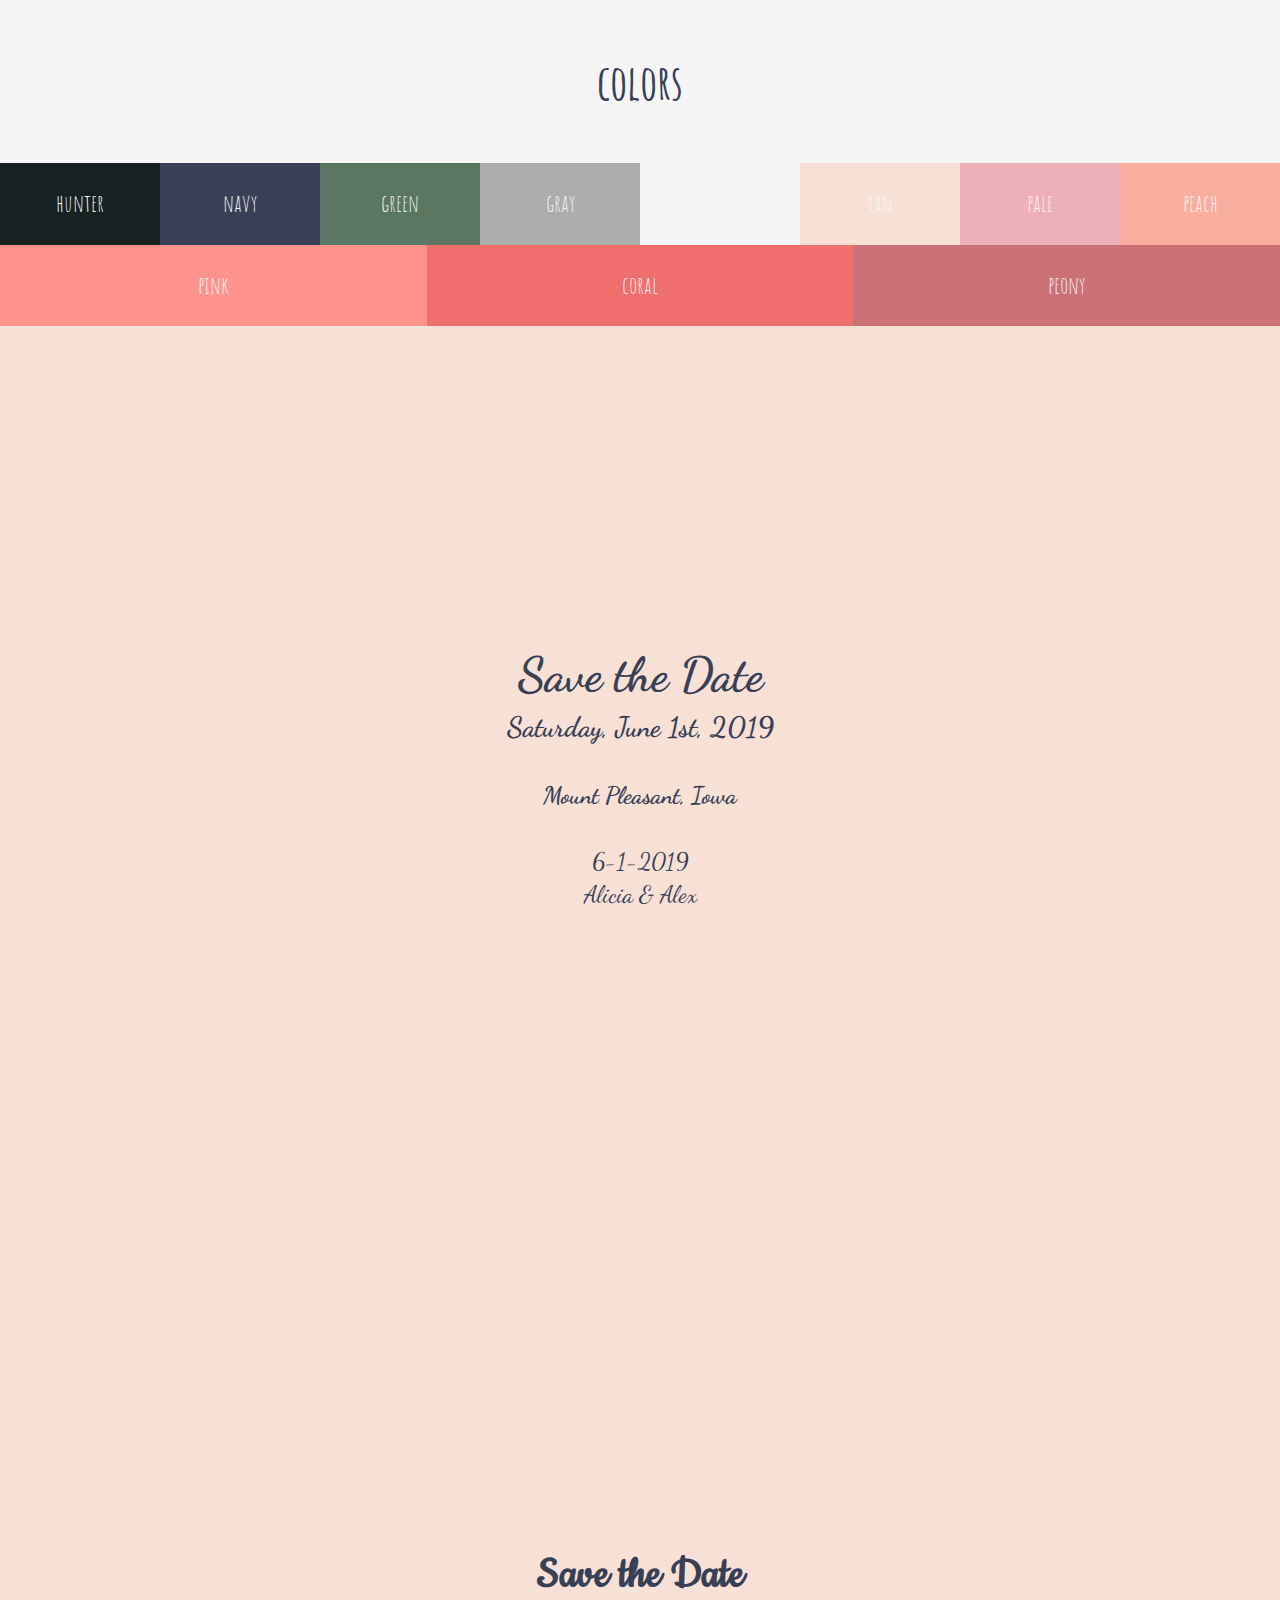
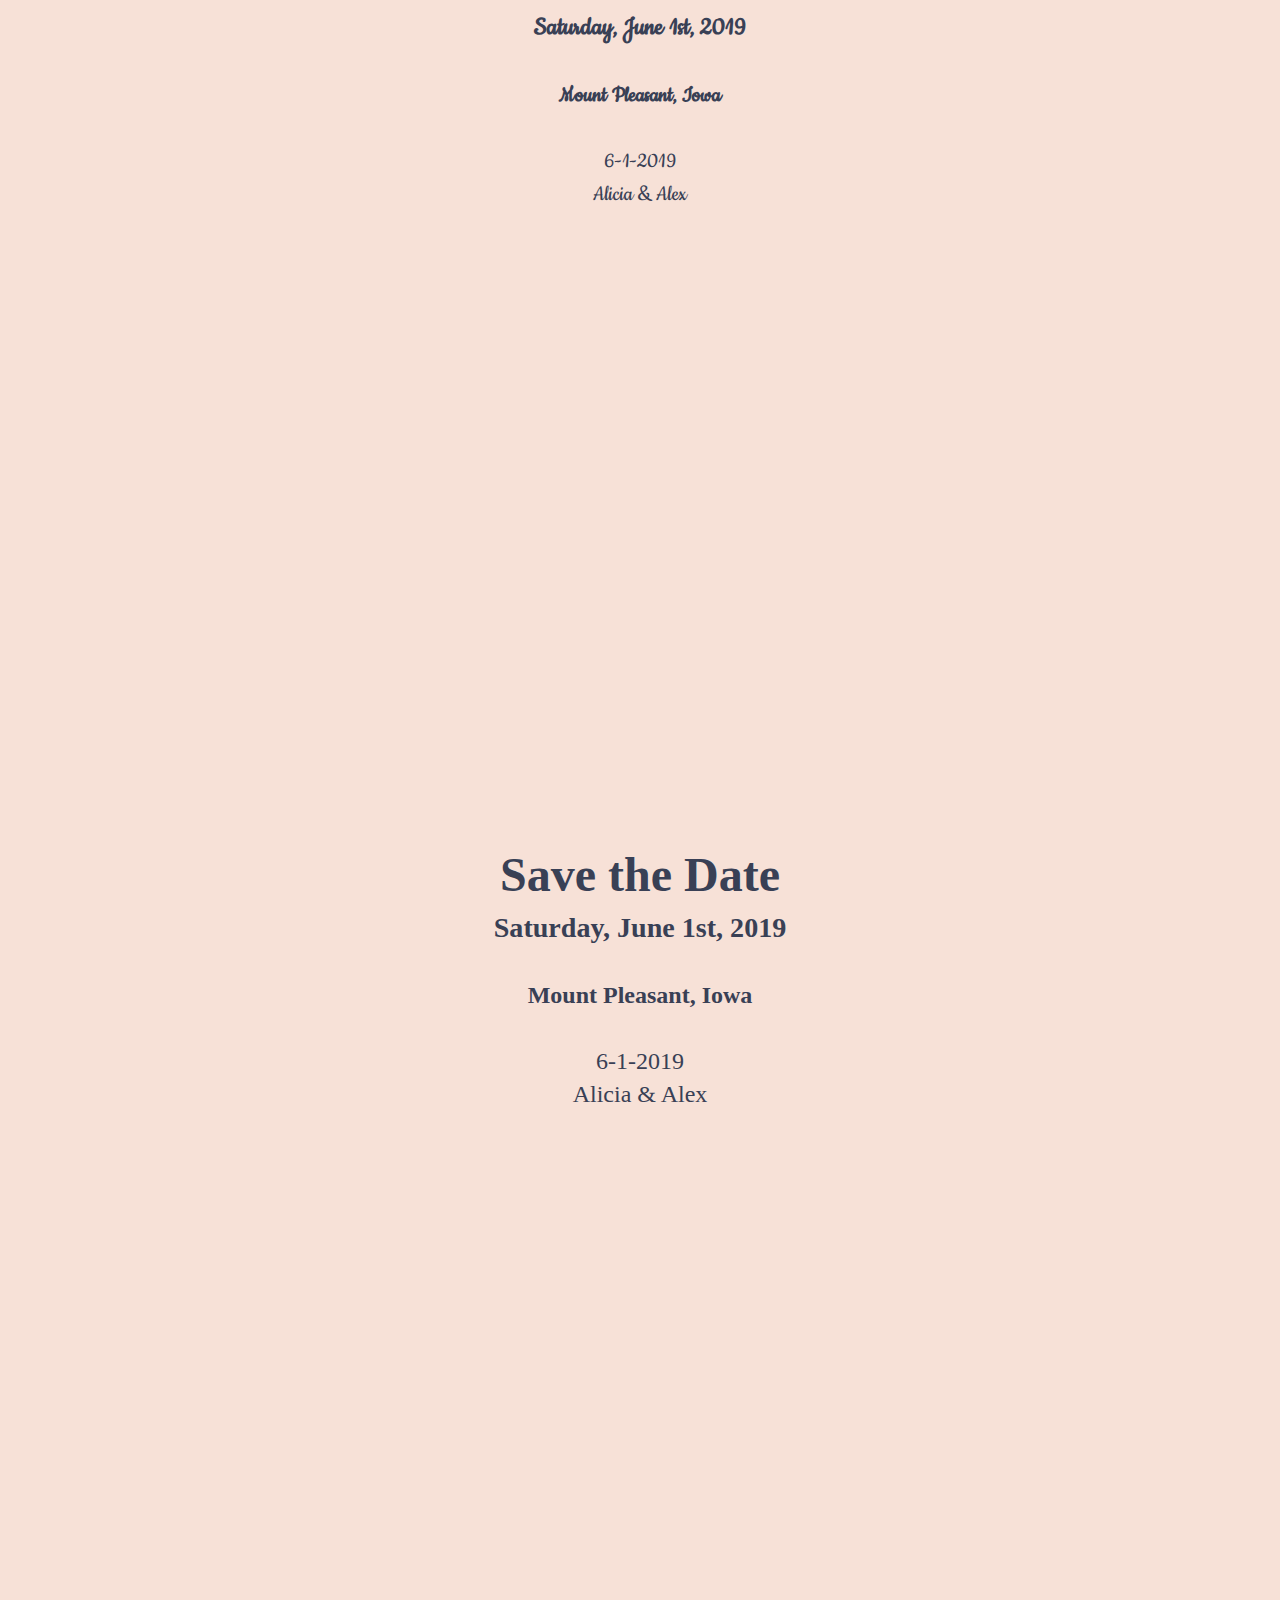
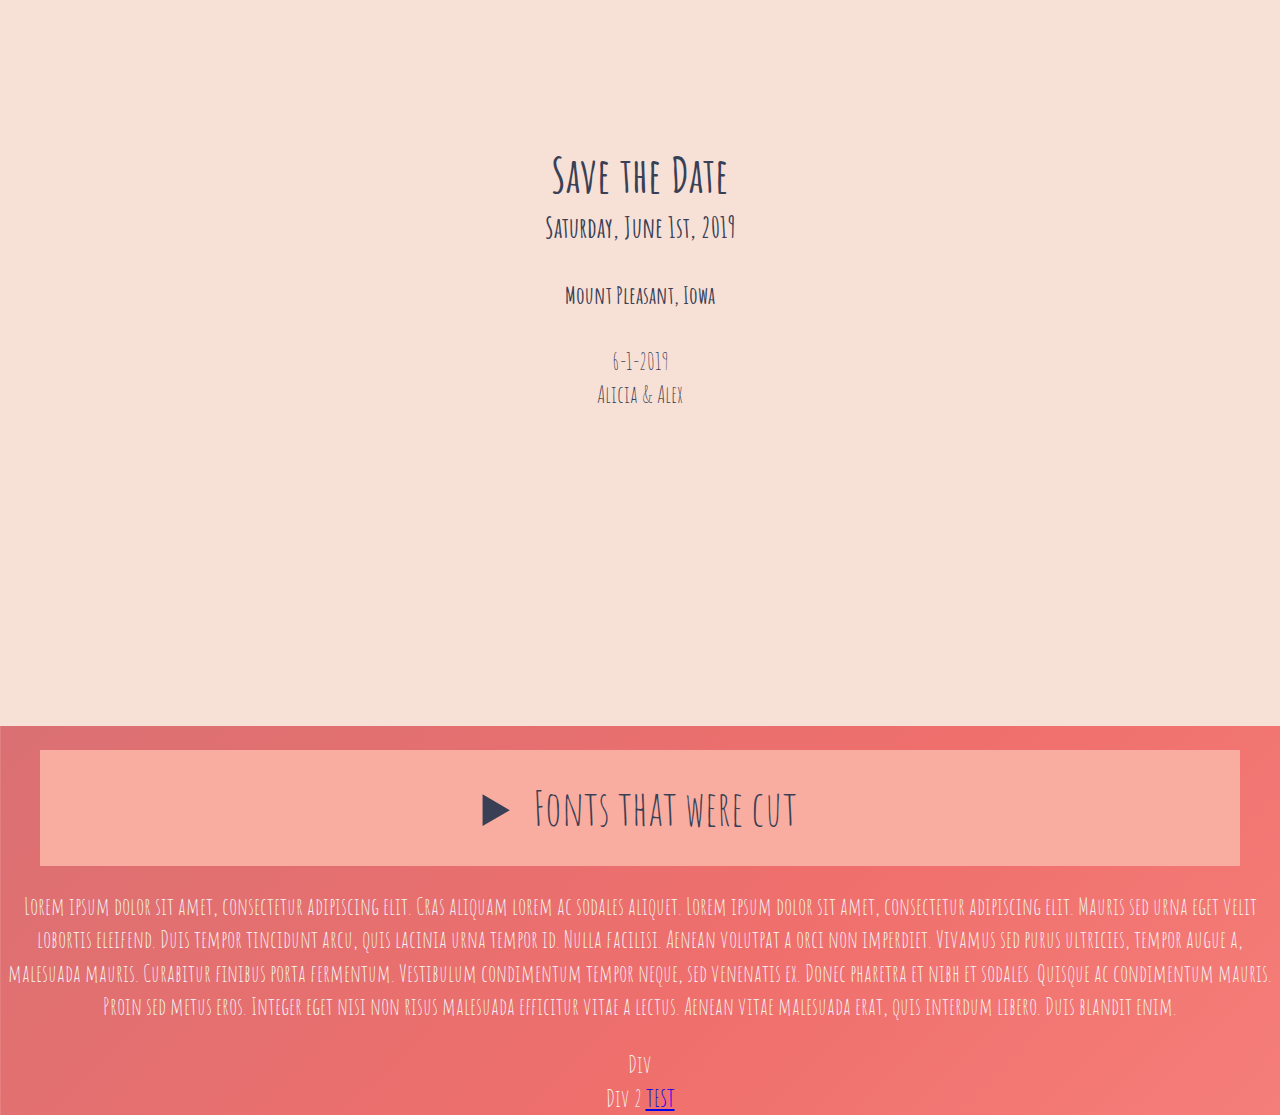
==== index.html @ 88141bc9 "updated and cleaned all code" ====
<!doctype html>
<html class="no-js" lang="">

<head>
  <meta charset="utf-8">
  <meta http-equiv="x-ua-compatible" content="ie=edge">
  <title>Save the Date</title>
  <meta name="description" content="">
  <!-- <meta name="viewport" content="width=device-width, initial-scale=1, shrink-to-fit=no"> -->
  <meta name="viewport" content="width=device-width, initial-scale=1.0, maximum-scale=1.0, user-scalable=no, viewport-fit=cover">

  <!-- <link href="https://fonts.googleapis.com/css?family=Great+Vibes" rel="stylesheet"> -->
  <link href="https://fonts.googleapis.com/css?family=Abril+Fatface|Amatic+SC|Clicker+Script|Cookie|Dancing+Script|Didact+Gothic|Engagement|Great+Vibes|Lobster+Two|Pacifico|Parisienne|Playfair+Display|Rochester|Sacramento"
    rel="stylesheet">
  <link rel="manifest" href="site.webmanifest">
  <link rel="apple-touch-icon" href="icon.png">
  <!-- Place favicon.ico in the root directory -->

  <!-- <link rel="stylesheet" href="css/normalize.css"> -->
  <link rel="stylesheet" href="css/main.css">
</head>

<body>
  <!--[if lte IE 9]>
    <p class="browserupgrade">You are using an <strong>outdated</strong> browser. Please <a href="https://browsehappy.com/">upgrade your browser</a> to improve your experience and security.</p>
  <![endif]-->

  <!-- Add your site or application content here -->

  <nav id="colors">
      <h1 class="bk-white">colors</h1>
    <div class="bk-hunter">
      <p>hunter</p>
    </div>
    <div class="bk-navy">
      <p>navy</p>
    </div>
    <div class="bk-green">
      <p>green</p>
    </div>
    <div class="bk-gray">
      <p>gray</p>
    </div>
    <div class="bk-white">
      <p>white</p>
    </div>
    <div class="bk-tan">
      <p>tan</p>
    </div>
    <div class="bk-pale">
      <p>pale</p>
    </div>
    <div class="bk-peach">
      <p>peach</p>
    </div>
    <div class="bk-pink">
      <p>pink</p>
    </div>
    <div class="bk-coral">
      <p>coral</p>
    </div>
    <div class="bk-peony">
      <p>peony</p>
    </div>
  </nav>

  <header id="ex2" class="yes">
    <h1>Save the Date</h1>
    <h3>Saturday, June 1st, 2019</h3>
    <h4>Mount Pleasant, Iowa</h4>
    <p>6-1-2019</p>
    <p>Alicia & Alex</p>
  </header>
  <header id="ex8" class="yes">
    <h1>Save the Date</h1>
    <h3>Saturday, June 1st, 2019</h3>
    <h4>Mount Pleasant, Iowa</h4>
    <p>6-1-2019</p>
    <p>Alicia & Alex</p>
  </header>
  <header id="ex6" class="yes">
    <h1>Save the Date</h1>
    <h3>Saturday, June 1st, 2019</h3>
    <h4>Mount Pleasant, Iowa</h4>
    <p>6-1-2019</p>
    <p>Alicia & Alex</p>
  </header>
  <header id="ex7" class="yes">
    <h1>Save the Date</h1>
    <h3>Saturday, June 1st, 2019</h3>
    <h4>Mount Pleasant, Iowa</h4>
    <p>6-1-2019</p>
    <p>Alicia & Alex</p>
  </header>
  <details>
    <summary>Fonts that were cut</summary>
  <header id="ex1" class="no">
    <h1>Save the Date</h1>
    <h3>Saturday, June 1st, 2019</h3>
    <h4>Mount Pleasant, Iowa</h4>
    <p>6-1-2019</p>
    <p>Alicia & Alex</p>
  </header>
  <header id="ex3" class="no">
    <h1>Save the Date</h1>
    <h3>Saturday, June 1st, 2019</h3>
    <h4>Mount Pleasant, Iowa</h4>
    <p>6-1-2019</p>
    <p>Alicia & Alex</p>
  </header>
  <header id="ex4" class="no">
    <h1>Save the Date</h1>
    <h3>Saturday, June 1st, 2019</h3>
    <h4>Mount Pleasant, Iowa</h4>
    <p>6-1-2019</p>
    <p>Alicia & Alex</p>
  </header>
  <header id="ex5" class="no">
    <h1>Save the Date</h1>
    <h3>Saturday, June 1st, 2019</h3>
    <h4>Mount Pleasant, Iowa</h4>
    <p>6-1-2019</p>
    <p>Alicia & Alex</p>
  </header>
  <header id="ex9" class="no">
    <h1>Save the Date</h1>
    <h3>Saturday, June 1st, 2019</h3>
    <h4>Mount Pleasant, Iowa</h4>
    <p>6-1-2019</p>
    <p>Alicia & Alex</p>
  </header>
  <header id="ex10" class="no">
    <h1>Save the Date</h1>
    <h3>Saturday, June 1st, 2019</h3>
    <h4>Mount Pleasant, Iowa</h4>
    <p>6-1-2019</p>
    <p>Alicia & Alex</p>
  </header>
  <header id="ex11" class="no">
    <h1>Save the Date</h1>
    <h3>Saturday, June 1st, 2019</h3>
    <h4>Mount Pleasant, Iowa</h4>
    <p>6-1-2019</p>
    <p>Alicia & Alex</p>
  </header>
  <header id="ex12" class="no">
    <h1>Save the Date</h1>
    <h3>Saturday, June 1st, 2019</h3>
    <h4>Mount Pleasant, Iowa</h4>
    <p>6-1-2019</p>
    <p>Alicia & Alex</p>
  </header>
  <header id="ex13" class="no">
    <h1>Save the Date</h1>
    <h3>Saturday, June 1st, 2019</h3>
    <h4>Mount Pleasant, Iowa</h4>
    <p>6-1-2019</p>
    <p>Alicia & Alex</p>
  </header>
  <header id="ex14" class="no">
    <h1>Save the Date</h1>
    <h3>Saturday, June 1st, 2019</h3>
    <h4>Mount Pleasant, Iowa</h4>
    <p>6-1-2019</p>
    <p>Alicia & Alex</p>
  </header>
</details>
  <main>

    <p>Lorem ipsum dolor sit amet, consectetur adipiscing elit. Cras aliquam lorem ac sodales aliquet. Lorem ipsum dolor sit amet, consectetur adipiscing elit. Mauris sed urna eget velit lobortis eleifend. Duis tempor tincidunt arcu, quis lacinia urna tempor id. Nulla facilisi. Aenean volutpat a orci non imperdiet. Vivamus sed purus ultricies, tempor augue a, malesuada mauris. Curabitur finibus porta fermentum. Vestibulum condimentum tempor neque, sed venenatis ex. Donec pharetra et nibh et sodales. Quisque ac condimentum mauris.

        Proin sed metus eros. Integer eget nisi non risus malesuada efficitur vitae a lectus. Aenean vitae malesuada erat, quis interdum libero. Duis blandit enim.</p>
    <div>Div</div>
    <div>Div 2 <a href="/home.html">TEST</a></div>
  </main>
  <script src="js/vendor/modernizr-3.6.0.min.js"></script>
  <script src="https://code.jquery.com/jquery-3.3.1.min.js" integrity="sha256-FgpCb/KJQlLNfOu91ta32o/NMZxltwRo8QtmkMRdAu8="
    crossorigin="anonymous"></script>
  <script>
    window.jQuery || document.write('<script src="js/vendor/jquery-3.3.1.min.js"><\/script>')

  </script>
  <script src="js/plugins.js"></script>
  <script src="js/main.js"></script>

  <!-- Google Analytics: change UA-XXXXX-Y to be your site's ID. -->
  <script>
    window.ga = function () {
      ga.q.push(arguments)
    };
    ga.q = [];
    ga.l = +new Date;
    ga('create', 'UA-XXXXX-Y', 'auto');
    ga('send', 'pageview')

  </script>
  <script src="https://www.google-analytics.com/analytics.js" async defer></script>
</body>

</html>
---- css/main.css ----
/*! normalize.css v8.0.0 | MIT License | github.com/necolas/normalize.css */
/* Document
   ========================================================================== */
/**
 * 1. Correct the line height in all browsers.
 * 2. Prevent adjustments of font size after orientation changes in iOS.
 */
html {
  line-height: 1.15;
  /* 1 */
  -webkit-text-size-adjust: 100%;
  /* 2 */
}

/* Sections
   ========================================================================== */
/**
 * Remove the margin in all browsers.
 */
body {
  margin: 0;
}

/**
 * Correct the font size and margin on `h1` elements within `section` and
 * `article` contexts in Chrome, Firefox, and Safari.
 */
h1 {
  font-size: 2em;
  margin: 0.67em 0;
}

/* Grouping content
   ========================================================================== */
/**
 * 1. Add the correct box sizing in Firefox.
 * 2. Show the overflow in Edge and IE.
 */
hr {
  -webkit-box-sizing: content-box;
          box-sizing: content-box;
  /* 1 */
  height: 0;
  /* 1 */
  overflow: visible;
  /* 2 */
}

/**
 * 1. Correct the inheritance and scaling of font size in all browsers.
 * 2. Correct the odd `em` font sizing in all browsers.
 */
pre {
  font-family: monospace, monospace;
  /* 1 */
  font-size: 1em;
  /* 2 */
}

/* Text-level semantics
   ========================================================================== */
/**
 * Remove the gray background on active links in IE 10.
 */
a {
  background-color: transparent;
}

/**
 * 1. Remove the bottom border in Chrome 57-
 * 2. Add the correct text decoration in Chrome, Edge, IE, Opera, and Safari.
 */
abbr[title] {
  border-bottom: none;
  /* 1 */
  text-decoration: underline;
  /* 2 */
  -webkit-text-decoration: underline dotted;
          text-decoration: underline dotted;
  /* 2 */
}

/**
 * Add the correct font weight in Chrome, Edge, and Safari.
 */
b,
strong {
  font-weight: bolder;
}

/**
 * 1. Correct the inheritance and scaling of font size in all browsers.
 * 2. Correct the odd `em` font sizing in all browsers.
 */
code,
kbd,
samp {
  font-family: monospace, monospace;
  /* 1 */
  font-size: 1em;
  /* 2 */
}

/**
 * Add the correct font size in all browsers.
 */
small {
  font-size: 80%;
}

/**
 * Prevent `sub` and `sup` elements from affecting the line height in
 * all browsers.
 */
sub,
sup {
  font-size: 75%;
  line-height: 0;
  position: relative;
  vertical-align: baseline;
}

sub {
  bottom: -0.25em;
}

sup {
  top: -0.5em;
}

/* Embedded content
   ========================================================================== */
/**
 * Remove the border on images inside links in IE 10.
 */
img {
  border-style: none;
}

/* Forms
   ========================================================================== */
/**
 * 1. Change the font styles in all browsers.
 * 2. Remove the margin in Firefox and Safari.
 */
button,
input,
optgroup,
select,
textarea {
  font-family: inherit;
  /* 1 */
  font-size: 100%;
  /* 1 */
  line-height: 1.15;
  /* 1 */
  margin: 0;
  /* 2 */
}

/**
 * Show the overflow in IE.
 * 1. Show the overflow in Edge.
 */
button,
input {
  /* 1 */
  overflow: visible;
}

/**
 * Remove the inheritance of text transform in Edge, Firefox, and IE.
 * 1. Remove the inheritance of text transform in Firefox.
 */
button,
select {
  /* 1 */
  text-transform: none;
}

/**
 * Correct the inability to style clickable types in iOS and Safari.
 */
button,
[type="button"],
[type="reset"],
[type="submit"] {
  -webkit-appearance: button;
}

/**
 * Remove the inner border and padding in Firefox.
 */
button::-moz-focus-inner,
[type="button"]::-moz-focus-inner,
[type="reset"]::-moz-focus-inner,
[type="submit"]::-moz-focus-inner {
  border-style: none;
  padding: 0;
}

/**
 * Restore the focus styles unset by the previous rule.
 */
button:-moz-focusring,
[type="button"]:-moz-focusring,
[type="reset"]:-moz-focusring,
[type="submit"]:-moz-focusring {
  outline: 1px dotted ButtonText;
}

/**
 * Correct the padding in Firefox.
 */
fieldset {
  padding: 0.35em 0.75em 0.625em;
}

/**
 * 1. Correct the text wrapping in Edge and IE.
 * 2. Correct the color inheritance from `fieldset` elements in IE.
 * 3. Remove the padding so developers are not caught out when they zero out
 *    `fieldset` elements in all browsers.
 */
legend {
  -webkit-box-sizing: border-box;
          box-sizing: border-box;
  /* 1 */
  color: inherit;
  /* 2 */
  display: table;
  /* 1 */
  max-width: 100%;
  /* 1 */
  padding: 0;
  /* 3 */
  white-space: normal;
  /* 1 */
}

/**
 * Add the correct vertical alignment in Chrome, Firefox, and Opera.
 */
progress {
  vertical-align: baseline;
}

/**
 * Remove the default vertical scrollbar in IE 10+.
 */
textarea {
  overflow: auto;
}

/**
 * 1. Add the correct box sizing in IE 10.
 * 2. Remove the padding in IE 10.
 */
[type="checkbox"],
[type="radio"] {
  -webkit-box-sizing: border-box;
          box-sizing: border-box;
  /* 1 */
  padding: 0;
  /* 2 */
}

/**
 * Correct the cursor style of increment and decrement buttons in Chrome.
 */
[type="number"]::-webkit-inner-spin-button,
[type="number"]::-webkit-outer-spin-button {
  height: auto;
}

/**
 * 1. Correct the odd appearance in Chrome and Safari.
 * 2. Correct the outline style in Safari.
 */
[type="search"] {
  -webkit-appearance: textfield;
  /* 1 */
  outline-offset: -2px;
  /* 2 */
}

/**
 * Remove the inner padding in Chrome and Safari on macOS.
 */
[type="search"]::-webkit-search-decoration {
  -webkit-appearance: none;
}

/**
 * 1. Correct the inability to style clickable types in iOS and Safari.
 * 2. Change font properties to `inherit` in Safari.
 */
::-webkit-file-upload-button {
  -webkit-appearance: button;
  /* 1 */
  font: inherit;
  /* 2 */
}

/* Interactive
   ========================================================================== */
/*
 * Add the correct display in Edge, IE 10+, and Firefox.
 */
details {
  display: block;
}

/*
 * Add the correct display in all browsers.
 */
summary {
  display: list-item;
}

/* Misc
   ========================================================================== */
/**
 * Add the correct display in IE 10+.
 */
template {
  display: none;
}

/**
 * Add the correct display in IE 10.
 */
[hidden] {
  display: none;
}

/*! HTML5 Boilerplate v6.1.0 | MIT License | https://html5boilerplate.com/ */
/*
 * What follows is the result of much research on cross-browser styling.
 * Credit left inline and big thanks to Nicolas Gallagher, Jonathan Neal,
 * Kroc Camen, and the H5BP dev community and team.
 */
/* ==========================================================================
   Base styles: opinionated defaults
   ========================================================================== */
html {
  color: #222;
  font-size: 1em;
  line-height: 1.4;
}

/*
 * Remove text-shadow in selection highlight:
 * https://twitter.com/miketaylr/status/12228805301
 *
 * Vendor-prefixed and regular ::selection selectors cannot be combined:
 * https://stackoverflow.com/a/16982510/7133471
 *
 * Customize the background color to match your design.
 */
::-moz-selection {
  background: #b3d4fc;
  text-shadow: none;
}

::selection {
  background: #b3d4fc;
  text-shadow: none;
}

/*
 * A better looking default horizontal rule
 */
hr {
  display: block;
  height: 1px;
  border: 0;
  border-top: 1px solid #ccc;
  margin: 1em 0;
  padding: 0;
}

/*
 * Remove the gap between audio, canvas, iframes,
 * images, videos and the bottom of their containers:
 * https://github.com/h5bp/html5-boilerplate/issues/440
 */
audio,
canvas,
iframe,
img,
svg,
video {
  vertical-align: middle;
}

/*
 * Remove default fieldset styles.
 */
fieldset {
  border: 0;
  margin: 0;
  padding: 0;
}

/*
 * Allow only vertical resizing of textareas.
 */
textarea {
  resize: vertical;
}

/* ==========================================================================
   Browser Upgrade Prompt
   ========================================================================== */
.browserupgrade {
  margin: 0.2em 0;
  background: #ccc;
  color: #000;
  padding: 0.2em 0;
}

/* ==========================================================================
   Author's custom styles
   ========================================================================== */
/* ==========================================================================
   Helper classes
   ========================================================================== */
/*
 * Hide visually and from screen readers
 */
.hidden {
  display: none !important;
}

/*
 * Hide only visually, but have it available for screen readers:
 * https://snook.ca/archives/html_and_css/hiding-content-for-accessibility
 *
 * 1. For long content, line feeds are not interpreted as spaces and small width
 *    causes content to wrap 1 word per line:
 *    https://medium.com/@jessebeach/beware-smushed-off-screen-accessible-text-5952a4c2cbfe
 */
.visuallyhidden {
  border: 0;
  clip: rect(0 0 0 0);
  height: 1px;
  margin: -1px;
  overflow: hidden;
  padding: 0;
  position: absolute;
  width: 1px;
  white-space: nowrap;
  /* 1 */
}

/*
 * Extends the .visuallyhidden class to allow the element
 * to be focusable when navigated to via the keyboard:
 * https://www.drupal.org/node/897638
 */
.visuallyhidden.focusable:active,
.visuallyhidden.focusable:focus {
  clip: auto;
  height: auto;
  margin: 0;
  overflow: visible;
  position: static;
  width: auto;
  white-space: inherit;
}

/*
 * Hide visually and from screen readers, but maintain layout
 */
.invisible {
  visibility: hidden;
}

/*
 * Clearfix: contain floats
 *
 * For modern browsers
 * 1. The space content is one way to avoid an Opera bug when the
 *    `contenteditable` attribute is included anywhere else in the document.
 *    Otherwise it causes space to appear at the top and bottom of elements
 *    that receive the `clearfix` class.
 * 2. The use of `table` rather than `block` is only necessary if using
 *    `:before` to contain the top-margins of child elements.
 */
.clearfix:before,
.clearfix:after {
  content: " ";
  /* 1 */
  display: table;
  /* 2 */
}

.clearfix:after {
  clear: both;
}

/* ==========================================================================
   EXAMPLE Media Queries for Responsive Design.
   These examples override the primary ('mobile first') styles.
   Modify as content requires.
   ========================================================================== */
@media only screen and (min-width: 35em) {
  /* Style adjustments for viewports that meet the condition */
}

@media print, (-webkit-min-device-pixel-ratio: 1.25), (min-resolution: 1.25dppx), (min-resolution: 120dpi) {
  /* Style adjustments for high resolution devices */
}

/* ==========================================================================
   Print styles.
   Inlined to avoid the additional HTTP request:
   https://www.phpied.com/delay-loading-your-print-css/
   ========================================================================== */
@media print {
  *,
  *:before,
  *:after {
    background: transparent !important;
    color: #000 !important;
    /* Black prints faster */
    -webkit-box-shadow: none !important;
    box-shadow: none !important;
    text-shadow: none !important;
  }
  a,
  a:visited {
    text-decoration: underline;
  }
  a[href]:after {
    content: " (" attr(href) ")";
  }
  abbr[title]:after {
    content: " (" attr(title) ")";
  }
  /*
     * Don't show links that are fragment identifiers,
     * or use the `javascript:` pseudo protocol
     */
  a[href^="#"]:after,
  a[href^="javascript:"]:after {
    content: "";
  }
  pre {
    white-space: pre-wrap !important;
  }
  pre,
  blockquote {
    border: 1px solid #999;
    page-break-inside: avoid;
  }
  /*
     * Printing Tables:
     * http://css-discuss.incutio.com/wiki/Printing_Tables
     */
  thead {
    display: table-header-group;
  }
  tr,
  img {
    page-break-inside: avoid;
  }
  p,
  h2,
  h3 {
    orphans: 3;
    widows: 3;
  }
  h2,
  h3 {
    page-break-after: avoid;
  }
}

html {
  padding: env(safe-area-inset);
}

body {
  -webkit-scroll-snap-type: y proximity;
      -ms-scroll-snap-type: y proximity;
          scroll-snap-type: y proximity;
}

.header {
  scroll-snap-align: start;
  max-height: 100vh;
  overflow-y: scroll;
  display: -ms-grid;
  display: grid;
  -ms-grid-rows: 1;
  -ms-grid-columns: 1;
      grid-template: 1 /1;
}

.header #background-img {
  -ms-grid-row: 1;
  -ms-grid-column: 1;
  grid-area: 1 / 1;
  background: none;
}

.header #background-img img {
  width: 100%;
  height: 100vh;
  -o-object-fit: cover;
     object-fit: cover;
}

.header #header {
  -ms-grid-row: 1;
  -ms-grid-column: 1;
  grid-area: 1 / 1;
  background: none;
  display: -webkit-box;
  display: -ms-flexbox;
  display: flex;
  -webkit-box-orient: vertical;
  -webkit-box-direction: normal;
      -ms-flex-direction: column;
          flex-direction: column;
  -webkit-box-pack: center;
      -ms-flex-pack: center;
          justify-content: center;
}

.header #header h1 {
  margin: 0;
  font-size: 16vw;
}

.header #header h3 {
  margin: 0;
  font-size: 10vw;
}

body {
  font-family: 'Amatic SC', cursive;
  font-size: 150%;
  text-align: center;
  height: 90vh;
  color: #F5F5F5;
  background: linear-gradient(-45deg, #F7E1D7, #EDAFB8, #F9ADA0, #FE938C, #EF6F6C, #CC7178);
  background-size: 400% 400%;
  -webkit-animation: Gradient 15s ease infinite;
          animation: Gradient 15s ease infinite;
}

@-webkit-keyframes Gradient {
  0% {
    background-position: 0% 50%;
  }
  50% {
    background-position: 100% 50%;
  }
  100% {
    background-position: 0% 50%;
  }
}

@keyframes Gradient {
  0% {
    background-position: 0% 50%;
  }
  50% {
    background-position: 100% 50%;
  }
  100% {
    background-position: 0% 50%;
  }
}

#colors {
  display: -webkit-box;
  display: -ms-flexbox;
  display: flex;
  -ms-flex-wrap: wrap;
      flex-wrap: wrap;
  -ms-flex-line-pack: justify;
      align-content: space-between;
}

#colors h1 {
  -webkit-box-flex: 1;
      -ms-flex: 1 0 100%;
          flex: 1 0 100%;
  margin: 0;
  padding: 1em 0;
  color: #394055;
}

#colors div {
  -webkit-box-flex: 1;
      -ms-flex: 1 1 100px;
          flex: 1 1 100px;
  padding: 0 1em;
}

.bk-navy {
  background: #394055;
  color: white;
}

.bk-green {
  background: #5B7761;
}

.bk-gray {
  background: #ACAEAB;
}

.bk-white {
  background: #F5F5F5;
}

.bk-hunter {
  background: #172121;
  color: white;
}

.bk-tan {
  background: #F7E1D7;
}

.bk-peach {
  background: #F9ADA0;
}

.bk-coral {
  background: #EF6F6C;
}

.bk-peony {
  background: #CC7178;
}

.bk-pale {
  background: #EDAFB8;
}

.bk-pink {
  background: #FE938C;
}

#ex1 {
  font-family: 'Great Vibes', cursive;
}

#ex2 {
  font-family: 'Dancing Script', cursive;
}

#ex3 {
  font-family: 'Pacifico', cursive;
}

#ex4 {
  font-family: 'Sacramento', cursive;
}

#ex5 {
  font-family: 'Parisienne', cursive;
}

#ex6 {
  font-family: 'Rochester', cursive;
}

#ex7 {
  font-family: 'Amatic SC', cursive;
}

#ex8 {
  font-family: 'Cookie', cursive;
}

#ex9 {
  font-family: 'Clicker Script', cursive;
}

#ex10 {
  font-family: 'Engagement', cursive;
}

#ex11 {
  font-family: 'Playfair Display', serif;
}

#ex12 {
  font-family: 'Abril Fatface', cursive;
}

#ex13 {
  font-family: 'Didact Gothic', sans-serif;
}

#ex14 {
  font-family: 'Lobster Two', cursive;
}

summary {
  font-size: 2em;
}

details {
  background: #F9ADA0;
  padding: 1em;
  margin: 1em auto;
  max-width: 90%;
  color: #394055;
}

.yes {
  color: #394055;
  background: #F7E1D7;
  height: 100vh;
  display: -webkit-box;
  display: -ms-flexbox;
  display: flex;
  -webkit-box-orient: vertical;
  -webkit-box-direction: normal;
      -ms-flex-direction: column;
          flex-direction: column;
  -webkit-box-pack: center;
      -ms-flex-pack: center;
          justify-content: center;
}

.yes h1, .yes h2, .yes h3, .yes p {
  margin: 0;
}

.no {
  text-decoration: line-through;
  color: #F7E1D7;
}

#STD,
#STD2,
#STD3 {
  scroll-snap-align: start;
  height: 100vh;
  display: -webkit-box;
  display: -ms-flexbox;
  display: flex;
  -webkit-box-orient: vertical;
  -webkit-box-direction: normal;
      -ms-flex-direction: column;
          flex-direction: column;
  -webkit-box-pack: center;
      -ms-flex-pack: center;
          justify-content: center;
}

#STD2 {
  background: #394055;
}
/*# sourceMappingURL=main.css.map */
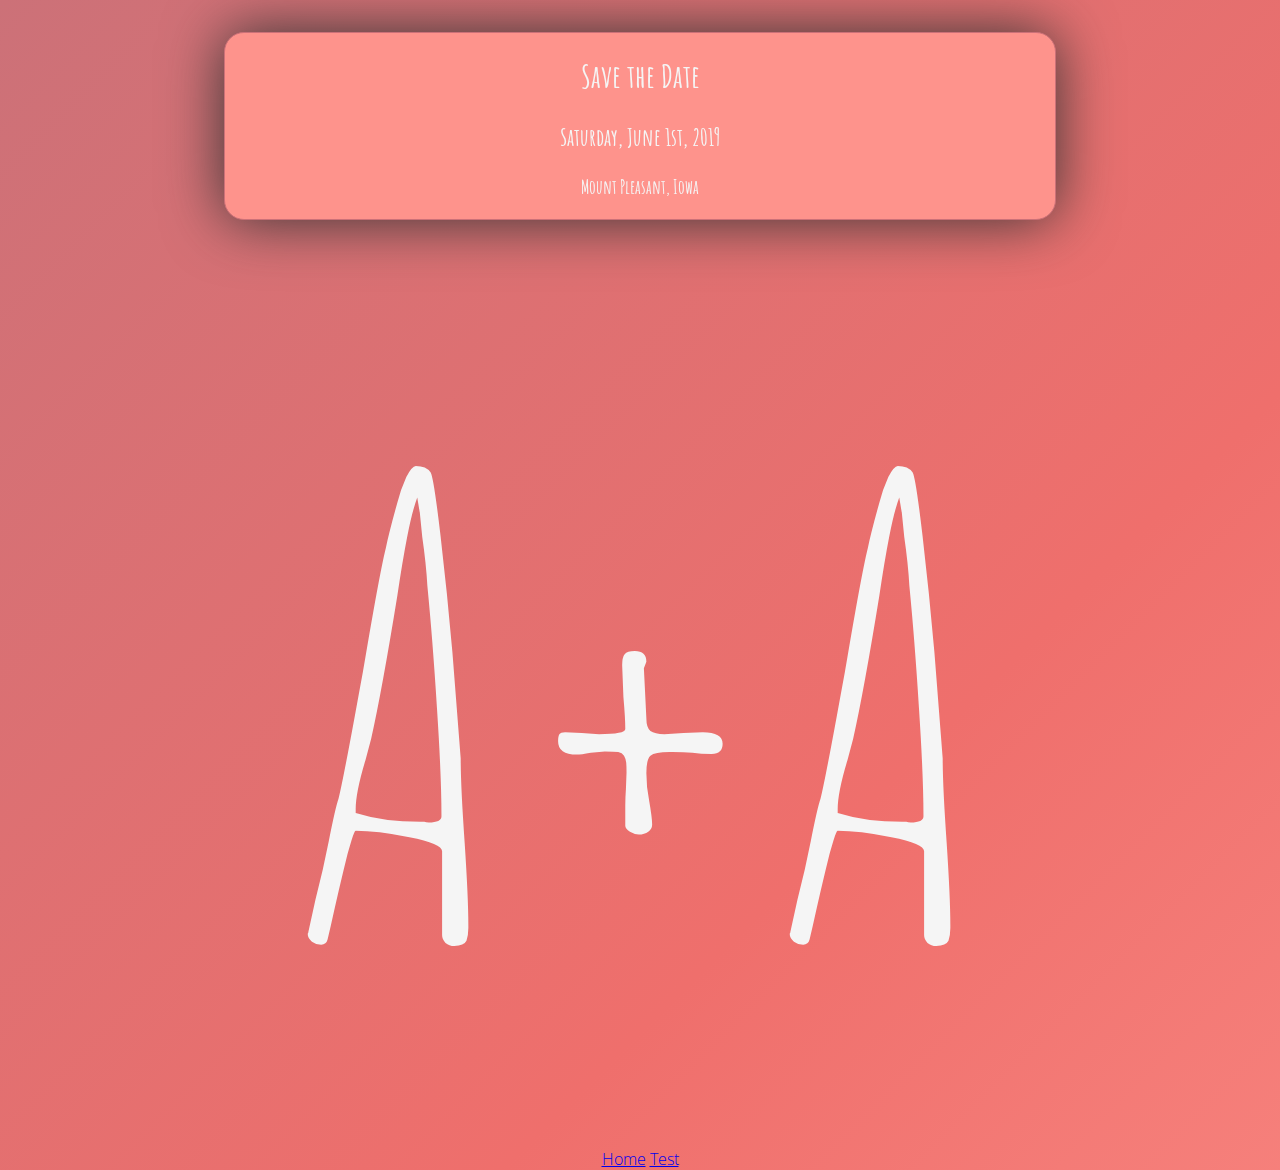
==== commit 9ce87d35: "updated and moved testing" ====
--- a/index.html
+++ b/index.html
@@ -6,173 +6,44 @@
   <meta http-equiv="x-ua-compatible" content="ie=edge">
   <title>Save the Date</title>
   <meta name="description" content="">
-  <!-- <meta name="viewport" content="width=device-width, initial-scale=1, shrink-to-fit=no"> -->
   <meta name="viewport" content="width=device-width, initial-scale=1.0, maximum-scale=1.0, user-scalable=no, viewport-fit=cover">
-
-  <!-- <link href="https://fonts.googleapis.com/css?family=Great+Vibes" rel="stylesheet"> -->
+  <link href="https://fonts.googleapis.com/css?family=Open+Sans:300,400,600,700,800" rel="stylesheet">
   <link href="https://fonts.googleapis.com/css?family=Abril+Fatface|Amatic+SC|Clicker+Script|Cookie|Dancing+Script|Didact+Gothic|Engagement|Great+Vibes|Lobster+Two|Pacifico|Parisienne|Playfair+Display|Rochester|Sacramento"
     rel="stylesheet">
   <link rel="manifest" href="site.webmanifest">
   <link rel="apple-touch-icon" href="icon.png">
   <!-- Place favicon.ico in the root directory -->
-
-  <!-- <link rel="stylesheet" href="css/normalize.css"> -->
   <link rel="stylesheet" href="css/main.css">
 </head>
 
 <body>
-  <!--[if lte IE 9]>
-    <p class="browserupgrade">You are using an <strong>outdated</strong> browser. Please <a href="https://browsehappy.com/">upgrade your browser</a> to improve your experience and security.</p>
-  <![endif]-->
-
-  <!-- Add your site or application content here -->
-
-  <nav id="colors">
-      <h1 class="bk-white">colors</h1>
-    <div class="bk-hunter">
-      <p>hunter</p>
-    </div>
-    <div class="bk-navy">
-      <p>navy</p>
-    </div>
-    <div class="bk-green">
-      <p>green</p>
-    </div>
-    <div class="bk-gray">
-      <p>gray</p>
-    </div>
-    <div class="bk-white">
-      <p>white</p>
-    </div>
-    <div class="bk-tan">
-      <p>tan</p>
-    </div>
-    <div class="bk-pale">
-      <p>pale</p>
-    </div>
-    <div class="bk-peach">
-      <p>peach</p>
-    </div>
-    <div class="bk-pink">
-      <p>pink</p>
-    </div>
-    <div class="bk-coral">
-      <p>coral</p>
-    </div>
-    <div class="bk-peony">
-      <p>peony</p>
-    </div>
+  <nav>
   </nav>
 
-  <header id="ex2" class="yes">
-    <h1>Save the Date</h1>
-    <h3>Saturday, June 1st, 2019</h3>
-    <h4>Mount Pleasant, Iowa</h4>
-    <p>6-1-2019</p>
-    <p>Alicia & Alex</p>
+  <header>
   </header>
-  <header id="ex8" class="yes">
-    <h1>Save the Date</h1>
-    <h3>Saturday, June 1st, 2019</h3>
-    <h4>Mount Pleasant, Iowa</h4>
-    <p>6-1-2019</p>
-    <p>Alicia & Alex</p>
-  </header>
-  <header id="ex6" class="yes">
-    <h1>Save the Date</h1>
-    <h3>Saturday, June 1st, 2019</h3>
-    <h4>Mount Pleasant, Iowa</h4>
-    <p>6-1-2019</p>
-    <p>Alicia & Alex</p>
-  </header>
-  <header id="ex7" class="yes">
-    <h1>Save the Date</h1>
-    <h3>Saturday, June 1st, 2019</h3>
-    <h4>Mount Pleasant, Iowa</h4>
-    <p>6-1-2019</p>
-    <p>Alicia & Alex</p>
-  </header>
-  <details>
-    <summary>Fonts that were cut</summary>
-  <header id="ex1" class="no">
-    <h1>Save the Date</h1>
-    <h3>Saturday, June 1st, 2019</h3>
-    <h4>Mount Pleasant, Iowa</h4>
-    <p>6-1-2019</p>
-    <p>Alicia & Alex</p>
-  </header>
-  <header id="ex3" class="no">
-    <h1>Save the Date</h1>
-    <h3>Saturday, June 1st, 2019</h3>
-    <h4>Mount Pleasant, Iowa</h4>
-    <p>6-1-2019</p>
-    <p>Alicia & Alex</p>
-  </header>
-  <header id="ex4" class="no">
-    <h1>Save the Date</h1>
-    <h3>Saturday, June 1st, 2019</h3>
-    <h4>Mount Pleasant, Iowa</h4>
-    <p>6-1-2019</p>
-    <p>Alicia & Alex</p>
-  </header>
-  <header id="ex5" class="no">
-    <h1>Save the Date</h1>
-    <h3>Saturday, June 1st, 2019</h3>
-    <h4>Mount Pleasant, Iowa</h4>
-    <p>6-1-2019</p>
-    <p>Alicia & Alex</p>
-  </header>
-  <header id="ex9" class="no">
-    <h1>Save the Date</h1>
-    <h3>Saturday, June 1st, 2019</h3>
-    <h4>Mount Pleasant, Iowa</h4>
-    <p>6-1-2019</p>
-    <p>Alicia & Alex</p>
-  </header>
-  <header id="ex10" class="no">
-    <h1>Save the Date</h1>
-    <h3>Saturday, June 1st, 2019</h3>
-    <h4>Mount Pleasant, Iowa</h4>
-    <p>6-1-2019</p>
-    <p>Alicia & Alex</p>
-  </header>
-  <header id="ex11" class="no">
-    <h1>Save the Date</h1>
-    <h3>Saturday, June 1st, 2019</h3>
-    <h4>Mount Pleasant, Iowa</h4>
-    <p>6-1-2019</p>
-    <p>Alicia & Alex</p>
-  </header>
-  <header id="ex12" class="no">
-    <h1>Save the Date</h1>
-    <h3>Saturday, June 1st, 2019</h3>
-    <h4>Mount Pleasant, Iowa</h4>
-    <p>6-1-2019</p>
-    <p>Alicia & Alex</p>
-  </header>
-  <header id="ex13" class="no">
-    <h1>Save the Date</h1>
-    <h3>Saturday, June 1st, 2019</h3>
-    <h4>Mount Pleasant, Iowa</h4>
-    <p>6-1-2019</p>
-    <p>Alicia & Alex</p>
-  </header>
-  <header id="ex14" class="no">
-    <h1>Save the Date</h1>
-    <h3>Saturday, June 1st, 2019</h3>
-    <h4>Mount Pleasant, Iowa</h4>
-    <p>6-1-2019</p>
-    <p>Alicia & Alex</p>
-  </header>
-</details>
+
   <main>
+    <!-- <div class="dump">123</div> -->
+    <div class="main">
+      <h1>Save the Date</h1>
+      <h2>Saturday, June 1st, 2019</h2>
+      <h3>Mount Pleasant, Iowa</h3>
+    </div>
+    <div id="AA">A+A</div>
+      
+     
+    </div>
+<!-- <div>567</div> -->
+  </main>
 
-    <p>Lorem ipsum dolor sit amet, consectetur adipiscing elit. Cras aliquam lorem ac sodales aliquet. Lorem ipsum dolor sit amet, consectetur adipiscing elit. Mauris sed urna eget velit lobortis eleifend. Duis tempor tincidunt arcu, quis lacinia urna tempor id. Nulla facilisi. Aenean volutpat a orci non imperdiet. Vivamus sed purus ultricies, tempor augue a, malesuada mauris. Curabitur finibus porta fermentum. Vestibulum condimentum tempor neque, sed venenatis ex. Donec pharetra et nibh et sodales. Quisque ac condimentum mauris.
+  <footer>
 
-        Proin sed metus eros. Integer eget nisi non risus malesuada efficitur vitae a lectus. Aenean vitae malesuada erat, quis interdum libero. Duis blandit enim.</p>
-    <div>Div</div>
-    <div>Div 2 <a href="/home.html">TEST</a></div>
-  </main>
+    <a href="/home.html">Home</a>
+    <a href="/test.html">Test</a>
+  </footer>
+
+
   <script src="js/vendor/modernizr-3.6.0.min.js"></script>
   <script src="https://code.jquery.com/jquery-3.3.1.min.js" integrity="sha256-FgpCb/KJQlLNfOu91ta32o/NMZxltwRo8QtmkMRdAu8="
     crossorigin="anonymous"></script>
--- a/css/main.css
+++ b/css/main.css
@@ -640,9 +640,38 @@
   font-size: 10vw;
 }
 
+main {
+  display: -ms-grid;
+  display: grid;
+  -ms-grid-columns: minmax(0, auto) minmax(auto, 800px) auto;
+      grid-template-columns: minmax(0, auto) minmax(auto, 800px) auto;
+  -ms-grid-rows: auto 1fr auto;
+      grid-template-rows: auto 1fr auto;
+}
+
+main > .main {
+  -ms-grid-column: 2;
+  grid-column: 2;
+  background: #FE938C;
+  margin: 2em -1em;
+  border: 1px #CC7178 solid;
+  border-radius: 20px;
+  -webkit-filter: drop-shadow(0 0 30px #333);
+          filter: drop-shadow(0 0 30px #333);
+}
+
+#AA {
+  font-family: 'Amatic SC', cursive;
+  font-size: 50vw;
+  -ms-grid-column: 2;
+  grid-column: 2;
+  -ms-grid-row: 3;
+  grid-row: 3;
+}
+
 body {
-  font-family: 'Amatic SC', cursive;
-  font-size: 150%;
+  font-family: 'Open Sans', sans-serif;
+  font-weight: 100;
   text-align: center;
   height: 90vh;
   color: #F5F5F5;
@@ -650,6 +679,18 @@
   background-size: 400% 400%;
   -webkit-animation: Gradient 15s ease infinite;
           animation: Gradient 15s ease infinite;
+}
+
+h1, h2, h3, h4, h5, h6 {
+  font-family: 'Amatic SC', cursive;
+}
+
+h1 {
+  font-weight: bold;
+}
+
+header {
+  font-size: 200%;
 }
 
 @-webkit-keyframes Gradient {
@@ -778,6 +819,7 @@
 
 #ex8 {
   font-family: 'Cookie', cursive;
+  color: blue;
 }
 
 #ex9 {
@@ -857,8 +899,4 @@
       -ms-flex-pack: center;
           justify-content: center;
 }
-
-#STD2 {
-  background: #394055;
-}
 /*# sourceMappingURL=main.css.map */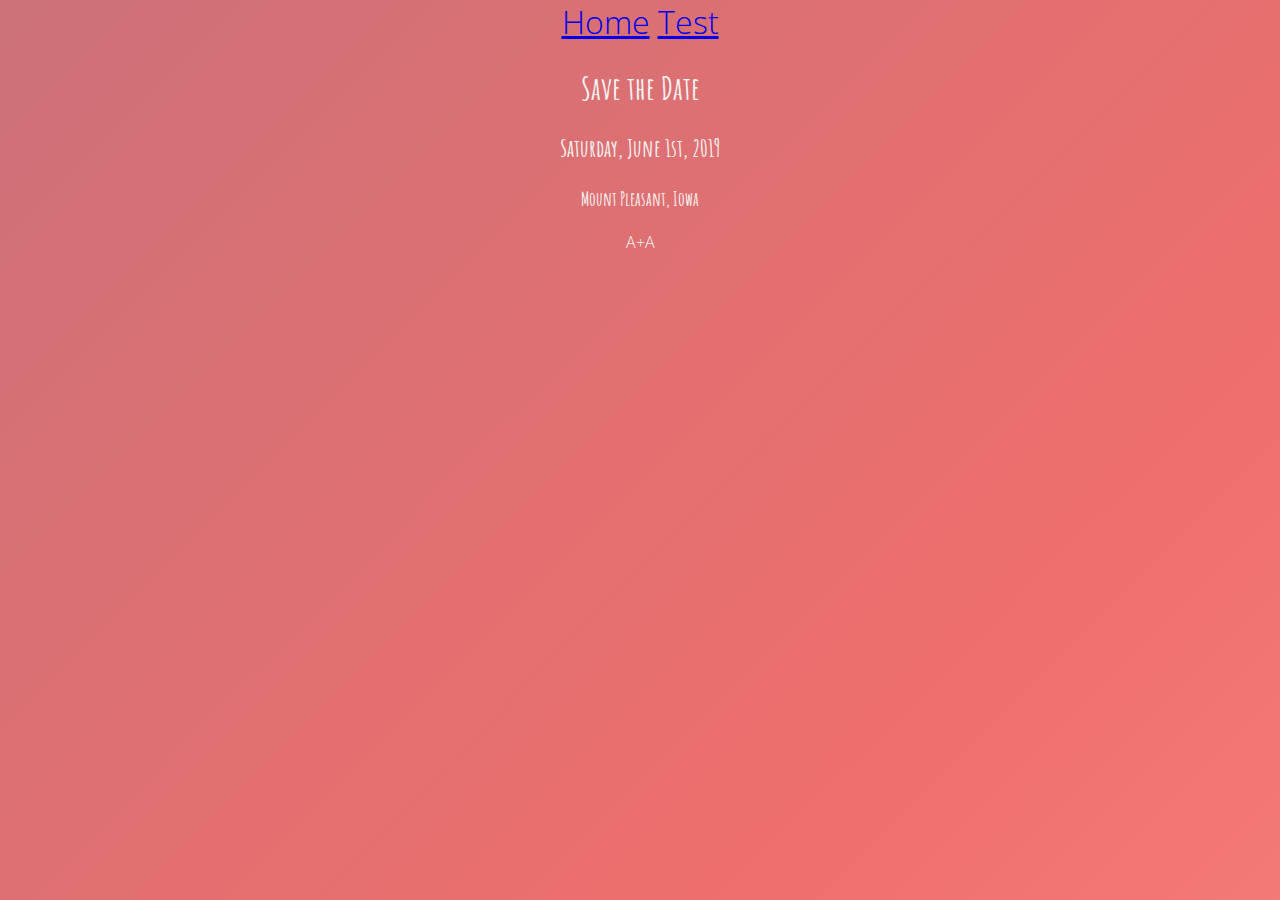
==== commit 98bdc474: "cleaned out testing and fixed links" ====
--- a/index.html
+++ b/index.html
@@ -21,6 +21,8 @@
   </nav>
 
   <header>
+      <a href="/home.html">Home</a>
+      <a href="/testing.html">Test</a>
   </header>
 
   <main>
@@ -39,8 +41,7 @@
 
   <footer>
 
-    <a href="/home.html">Home</a>
-    <a href="/test.html">Test</a>
+
   </footer>
 
 
--- a/css/main.css
+++ b/css/main.css
@@ -582,21 +582,13 @@
   padding: env(safe-area-inset);
 }
 
-body {
-  -webkit-scroll-snap-type: y proximity;
-      -ms-scroll-snap-type: y proximity;
-          scroll-snap-type: y proximity;
-}
-
 .header {
-  scroll-snap-align: start;
   max-height: 100vh;
-  overflow-y: scroll;
   display: -ms-grid;
   display: grid;
   -ms-grid-rows: 1;
   -ms-grid-columns: 1;
-      grid-template: 1 /1;
+      grid-template: 1 / 1;
 }
 
 .header #background-img {
@@ -640,35 +632,6 @@
   font-size: 10vw;
 }
 
-main {
-  display: -ms-grid;
-  display: grid;
-  -ms-grid-columns: minmax(0, auto) minmax(auto, 800px) auto;
-      grid-template-columns: minmax(0, auto) minmax(auto, 800px) auto;
-  -ms-grid-rows: auto 1fr auto;
-      grid-template-rows: auto 1fr auto;
-}
-
-main > .main {
-  -ms-grid-column: 2;
-  grid-column: 2;
-  background: #FE938C;
-  margin: 2em -1em;
-  border: 1px #CC7178 solid;
-  border-radius: 20px;
-  -webkit-filter: drop-shadow(0 0 30px #333);
-          filter: drop-shadow(0 0 30px #333);
-}
-
-#AA {
-  font-family: 'Amatic SC', cursive;
-  font-size: 50vw;
-  -ms-grid-column: 2;
-  grid-column: 2;
-  -ms-grid-row: 3;
-  grid-row: 3;
-}
-
 body {
   font-family: 'Open Sans', sans-serif;
   font-weight: 100;
@@ -681,7 +644,12 @@
           animation: Gradient 15s ease infinite;
 }
 
-h1, h2, h3, h4, h5, h6 {
+h1,
+h2,
+h3,
+h4,
+h5,
+h6 {
   font-family: 'Amatic SC', cursive;
 }
 
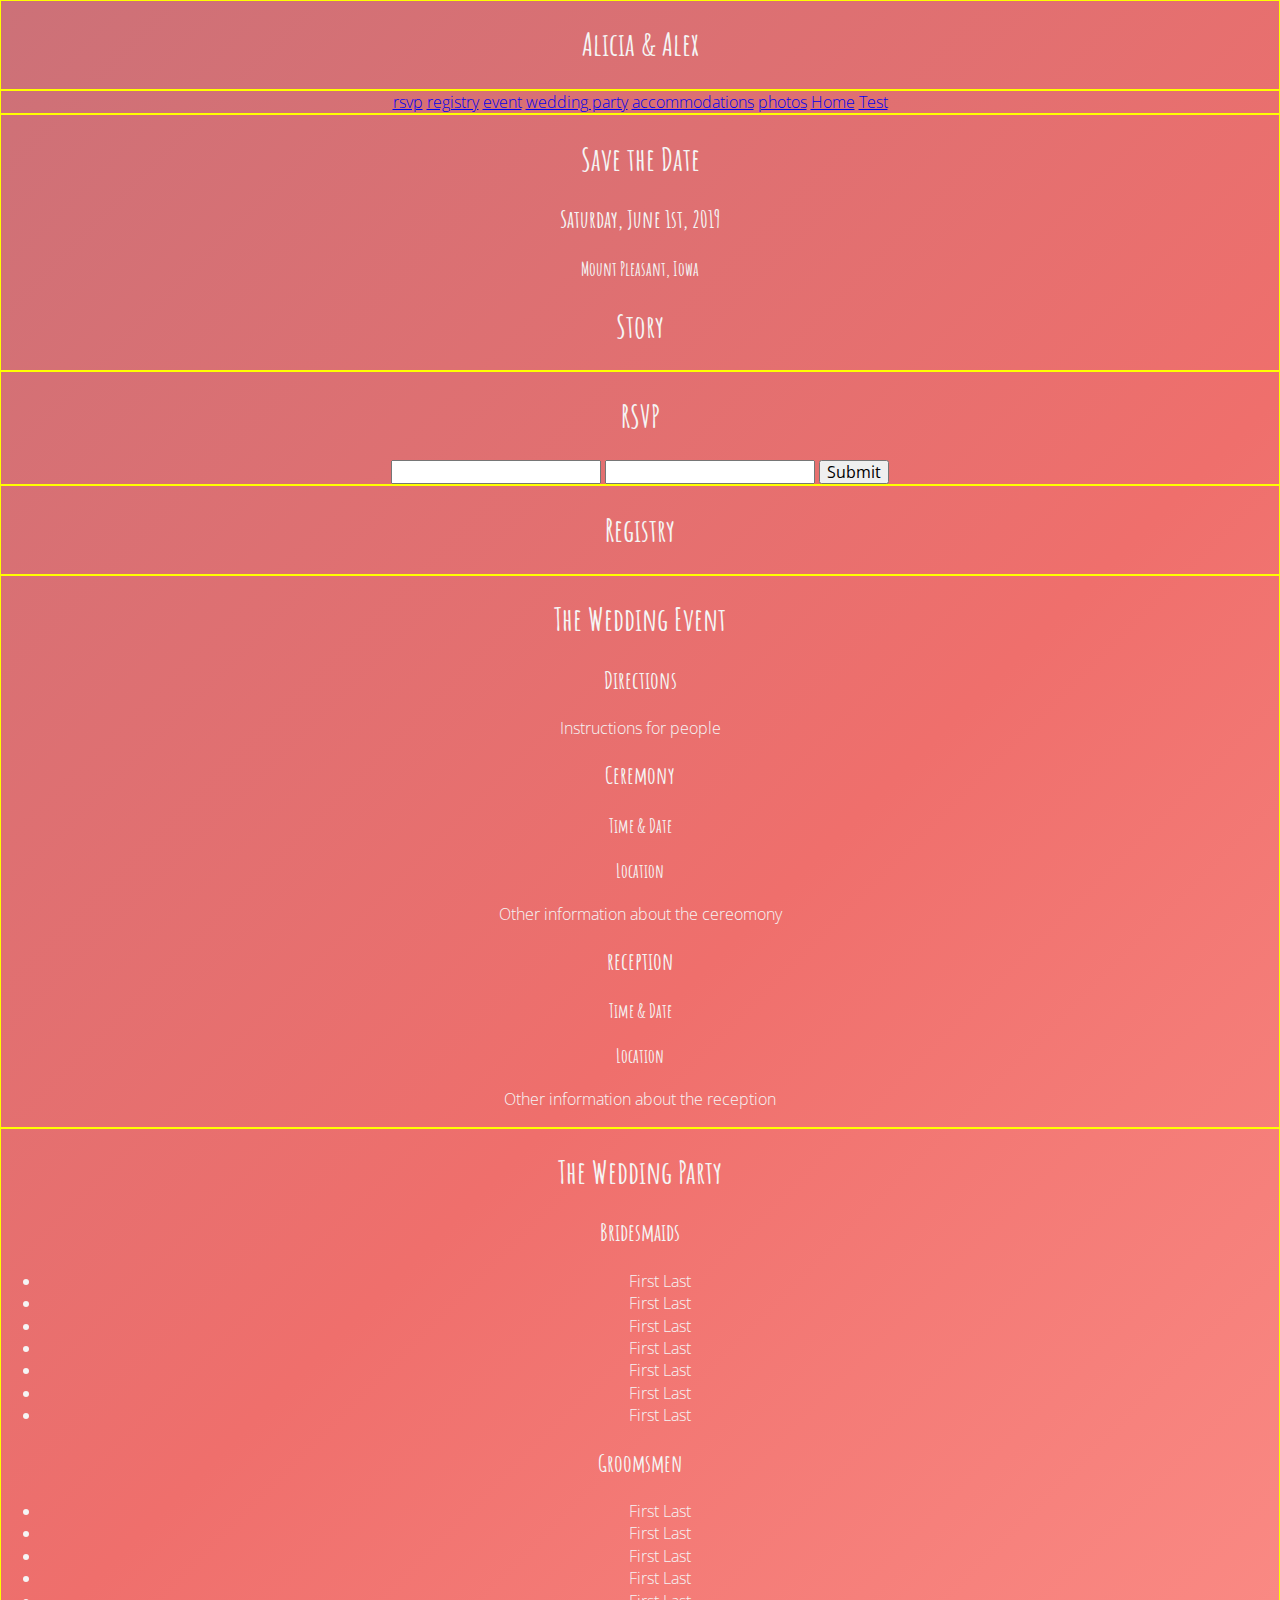
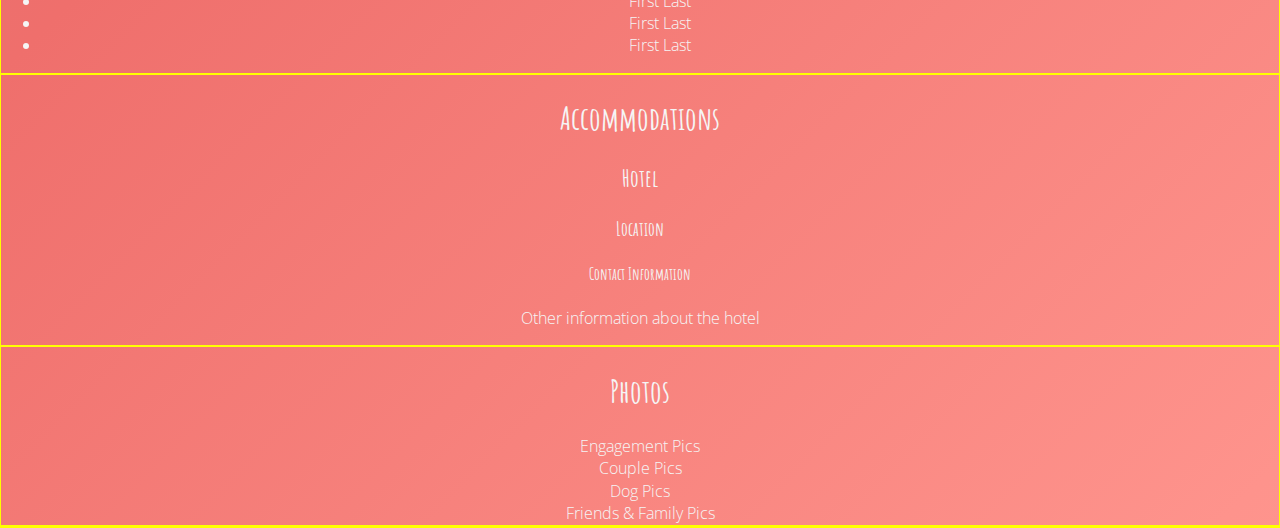
==== commit 865a6309: "added all semantic stucture for the layout" ====
--- a/index.html
+++ b/index.html
@@ -17,27 +17,109 @@
 </head>
 
 <body>
-  <nav>
+  <header>
+    <h1>Alicia & Alex</h1>
+  </header>
+  <nav id="main-nav">
+    <a href="#rsvp">rsvp</a>
+    <a href="#registry">registry</a>
+    <a href="#event">event</a>
+    <a href="#party">wedding party</a>
+    <a href="#accommodations">accommodations</a>
+    <a href="#photos">photos</a>
+    <a href="/home.html">Home</a>
+    <a href="/testing.html">Test</a>
   </nav>
 
-  <header>
-      <a href="/home.html">Home</a>
-      <a href="/testing.html">Test</a>
-  </header>
 
-  <main>
-    <!-- <div class="dump">123</div> -->
-    <div class="main">
-      <h1>Save the Date</h1>
-      <h2>Saturday, June 1st, 2019</h2>
-      <h3>Mount Pleasant, Iowa</h3>
-    </div>
-    <div id="AA">A+A</div>
-      
-     
-    </div>
-<!-- <div>567</div> -->
+
+  <main class="id=" about">
+    <h1>Save the Date</h1>
+    <h2>Saturday, June 1st, 2019</h2>
+    <h3>Mount Pleasant, Iowa</h3>
+    <section id="story">
+      <h1>Story</h1>
+    </section>
   </main>
+
+  <section id="rsvp">
+    <h1>RSVP</h1>
+    <form action="">
+      <input type="text" name="" id="">
+      <input type="text" name="" id="">
+      <input type="submit" name="" id="">
+    </form>
+  </section>
+
+  <section id="registry">
+    <h1>Registry</h1>
+  </section>
+
+  <section id="event">
+    <h1>The Wedding Event</h1>
+    <section id="directions">
+        <h2>Directions</h2>
+        <p>Instructions for people</p>
+      </section>
+    <section id="ceremony">
+      <h2>Ceremony</h2>
+      <h3>Time & Date</h3>
+      <h3>Location</h3>
+      <p>Other information about the cereomony</p>
+    </section>
+    <section id="reception">
+        <h2>reception</h2>
+        <h3>Time & Date</h3>
+        <h3>Location</h3>
+        <p>Other information about the reception</p>
+      </section>
+  </section>
+
+  <section id="party">
+    <h1>The Wedding Party</h1>
+    <section id="bridesmaids">
+      <h2>Bridesmaids</h2>
+      <ul>
+        <li>First Last</li>
+        <li>First Last</li>
+        <li>First Last</li>
+        <li>First Last</li>
+        <li>First Last</li>
+        <li>First Last</li>
+        <li>First Last</li>
+      </ul>
+    </section>
+    <section id="groomsmen">
+      <h2>Groomsmen</h2>
+      <ul>
+        <li>First Last</li>
+        <li>First Last</li>
+        <li>First Last</li>
+        <li>First Last</li>
+        <li>First Last</li>
+        <li>First Last</li>
+        <li>First Last</li>
+      </ul>
+    </section>
+  </section>
+
+  <section id="accommodations">
+    <h1>Accommodations</h1>
+    <section id="hotel">
+      <h2>Hotel</h2>
+      <h3>Location</h3>
+      <h4>Contact Information</h4>
+      <p>Other information about the hotel</p>
+    </section>
+  </section>
+
+  <section id="photos">
+    <h1>Photos</h1>
+    <div>Engagement Pics</div>
+    <div>Couple Pics</div>
+    <div>Dog Pics</div>
+    <div>Friends & Family Pics</div>
+  </section>
 
   <footer>
 
--- a/css/main.css
+++ b/css/main.css
@@ -610,16 +610,6 @@
   -ms-grid-column: 1;
   grid-area: 1 / 1;
   background: none;
-  display: -webkit-box;
-  display: -ms-flexbox;
-  display: flex;
-  -webkit-box-orient: vertical;
-  -webkit-box-direction: normal;
-      -ms-flex-direction: column;
-          flex-direction: column;
-  -webkit-box-pack: center;
-      -ms-flex-pack: center;
-          justify-content: center;
 }
 
 .header #header h1 {
@@ -657,8 +647,8 @@
   font-weight: bold;
 }
 
-header {
-  font-size: 200%;
+body > header, body > nav, body > main, body > section, body > footer {
+  border: 1px solid yellow;
 }
 
 @-webkit-keyframes Gradient {
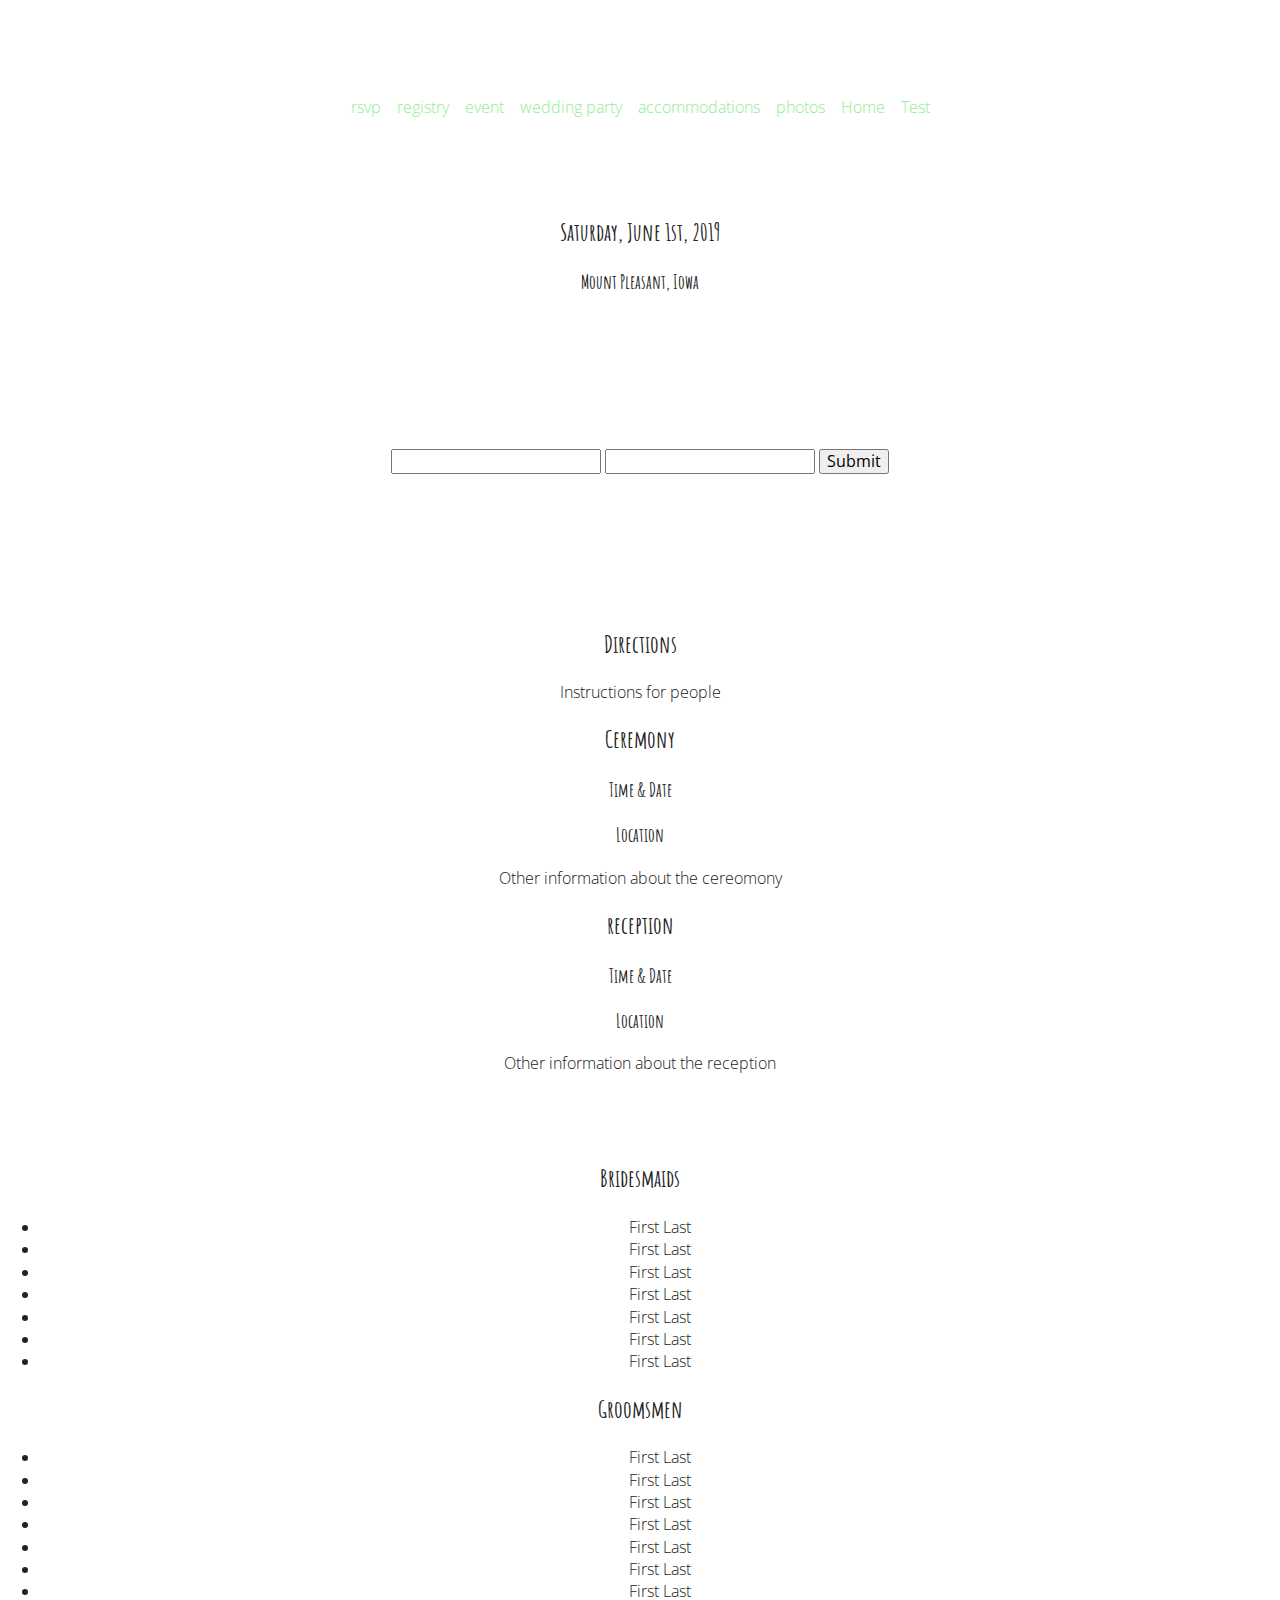
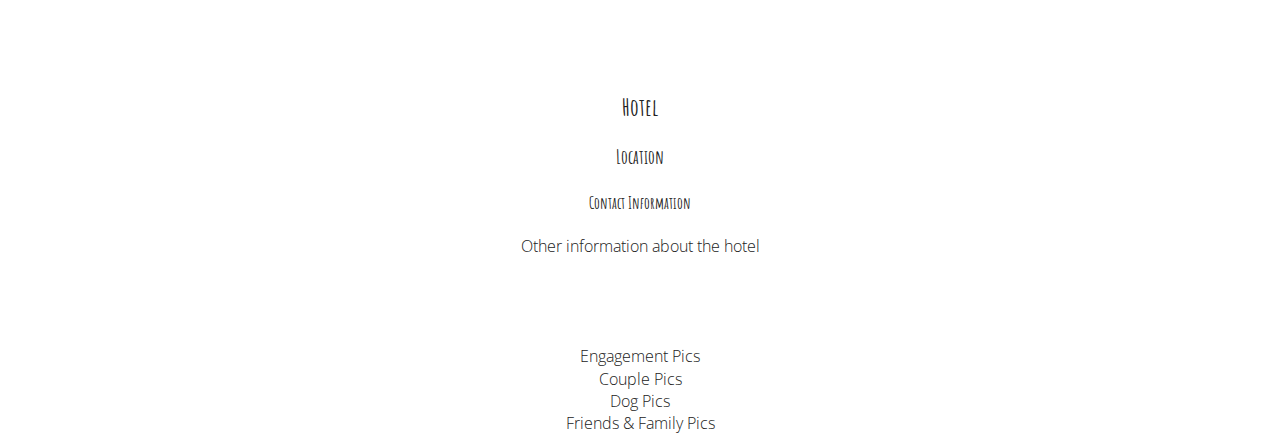
==== commit 33850552: "whole mess of updates" ====
--- a/index.html
+++ b/index.html
@@ -21,14 +21,16 @@
     <h1>Alicia & Alex</h1>
   </header>
   <nav id="main-nav">
-    <a href="#rsvp">rsvp</a>
-    <a href="#registry">registry</a>
-    <a href="#event">event</a>
-    <a href="#party">wedding party</a>
-    <a href="#accommodations">accommodations</a>
-    <a href="#photos">photos</a>
-    <a href="/home.html">Home</a>
-    <a href="/testing.html">Test</a>
+    <ul>
+    <li><a href="#rsvp">rsvp</a></li>
+    <li><a href="#registry">registry</a></li>
+    <li><a href="#event">event</a></li>
+    <li><a href="#party">wedding party</a></li>
+    <li><a href="#accommodations">accommodations</a></li>
+    <li><a href="#photos">photos</a></li>
+    <li><a href="/home">Home</a></li>
+    <li><a href="/testing">Test</a></li>
+    </ul>
   </nav>
 
 
--- a/css/main.css
+++ b/css/main.css
@@ -1,3 +1,29 @@
+:root {
+  --navy: #394055;
+  --green: #5B7761;
+  --gray: #ACAEAB;
+  --white: #F5F5F5;
+  --hunter: #172121;
+  --tan: #F7E1D7;
+  --peach: #F9ADA0;
+  --coral: #EF6F6C;
+  --peony: #CC7178;
+  --pale: #EDAFB8;
+  --pink: #FE938C;
+  --main-color: var(--navy);
+  --main-color-soft: var(--navy);
+  --main-color-hard: var(--navy);
+  --accent-color: var(--pale);
+  --accent-color-soft: var(--navy);
+  --accent-color-hard: var(--navy);
+  --pop-color: var(--navy);
+  --pop-color-soft: var(--navy);
+  --pop-color-hard: var(--navy);
+  --back-color: var(--tan);
+  --back-color-soft: var(--navy);
+  --back-color-hard: var(--navy);
+}
+
 /*! normalize.css v8.0.0 | MIT License | github.com/necolas/normalize.css */
 /* Document
    ========================================================================== */
@@ -606,6 +632,7 @@
 }
 
 .header #header {
+  background: orange;
   -ms-grid-row: 1;
   -ms-grid-column: 1;
   grid-area: 1 / 1;
@@ -627,11 +654,6 @@
   font-weight: 100;
   text-align: center;
   height: 90vh;
-  color: #F5F5F5;
-  background: linear-gradient(-45deg, #F7E1D7, #EDAFB8, #F9ADA0, #FE938C, #EF6F6C, #CC7178);
-  background-size: 400% 400%;
-  -webkit-animation: Gradient 15s ease infinite;
-          animation: Gradient 15s ease infinite;
 }
 
 h1,
@@ -645,33 +667,95 @@
 
 h1 {
   font-weight: bold;
-}
-
-body > header, body > nav, body > main, body > section, body > footer {
-  border: 1px solid yellow;
-}
-
-@-webkit-keyframes Gradient {
-  0% {
-    background-position: 0% 50%;
-  }
-  50% {
-    background-position: 100% 50%;
-  }
-  100% {
-    background-position: 0% 50%;
-  }
-}
-
-@keyframes Gradient {
-  0% {
-    background-position: 0% 50%;
-  }
-  50% {
-    background-position: 100% 50%;
-  }
-  100% {
-    background-position: 0% 50%;
+  color: white;
+}
+
+#main-nav {
+  --main-color: navy;
+  --back-color: skyblue;
+  --accent-color: lightgreen;
+  --pop-color: coral;
+  --border: 2px solid transparent;
+}
+
+#main-nav {
+  display: -webkit-box;
+  display: -ms-flexbox;
+  display: flex;
+}
+
+#main-nav ul {
+  list-style: none;
+  padding: 0;
+  margin: 0;
+  display: -webkit-box;
+  display: -ms-flexbox;
+  display: flex;
+  -ms-flex-wrap: wrap;
+      flex-wrap: wrap;
+}
+
+#main-nav li {
+  display: -webkit-box;
+  display: -ms-flexbox;
+  display: flex;
+}
+
+#main-nav a {
+  -webkit-transition: all .5s;
+  transition: all .5s;
+  text-decoration: none;
+  color: var(--accent-color);
+}
+
+@media all and (min-width: 701px) {
+  #main-nav {
+    -webkit-box-pack: center;
+        -ms-flex-pack: center;
+            justify-content: center;
+  }
+  #main-nav li {
+    padding: .5em 0;
+    margin: 0 .5em;
+    border-bottom: var(--border);
+  }
+}
+
+@media all and (max-width: 700px) {
+  #main-nav {
+    -webkit-box-pack: end;
+        -ms-flex-pack: end;
+            justify-content: flex-end;
+  }
+  #main-nav ul {
+    -webkit-box-orient: vertical;
+    -webkit-box-direction: normal;
+        -ms-flex-direction: column;
+            flex-direction: column;
+    background: var(--back-color);
+  }
+  #main-nav li {
+    margin: .5em 0;
+    border-left: var(--border);
+  }
+  #main-nav a {
+    margin-left: 1em;
+    min-width: 10em;
+    text-align: left;
+  }
+}
+
+#main-nav li:hover {
+  border-color: var(--pop-color);
+}
+
+#main-nav li:hover a {
+  color: var(--main-color);
+}
+
+@media all and (max-width: 700px) {
+  #main-nav li:hover a {
+    font-weight: 900;
   }
 }
 
@@ -691,7 +775,6 @@
           flex: 1 0 100%;
   margin: 0;
   padding: 1em 0;
-  color: #394055;
 }
 
 #colors div {
@@ -844,7 +927,6 @@
 #STD,
 #STD2,
 #STD3 {
-  scroll-snap-align: start;
   height: 100vh;
   display: -webkit-box;
   display: -ms-flexbox;
@@ -857,4 +939,8 @@
       -ms-flex-pack: center;
           justify-content: center;
 }
+
+#testT {
+  background: yellow;
+}
 /*# sourceMappingURL=main.css.map */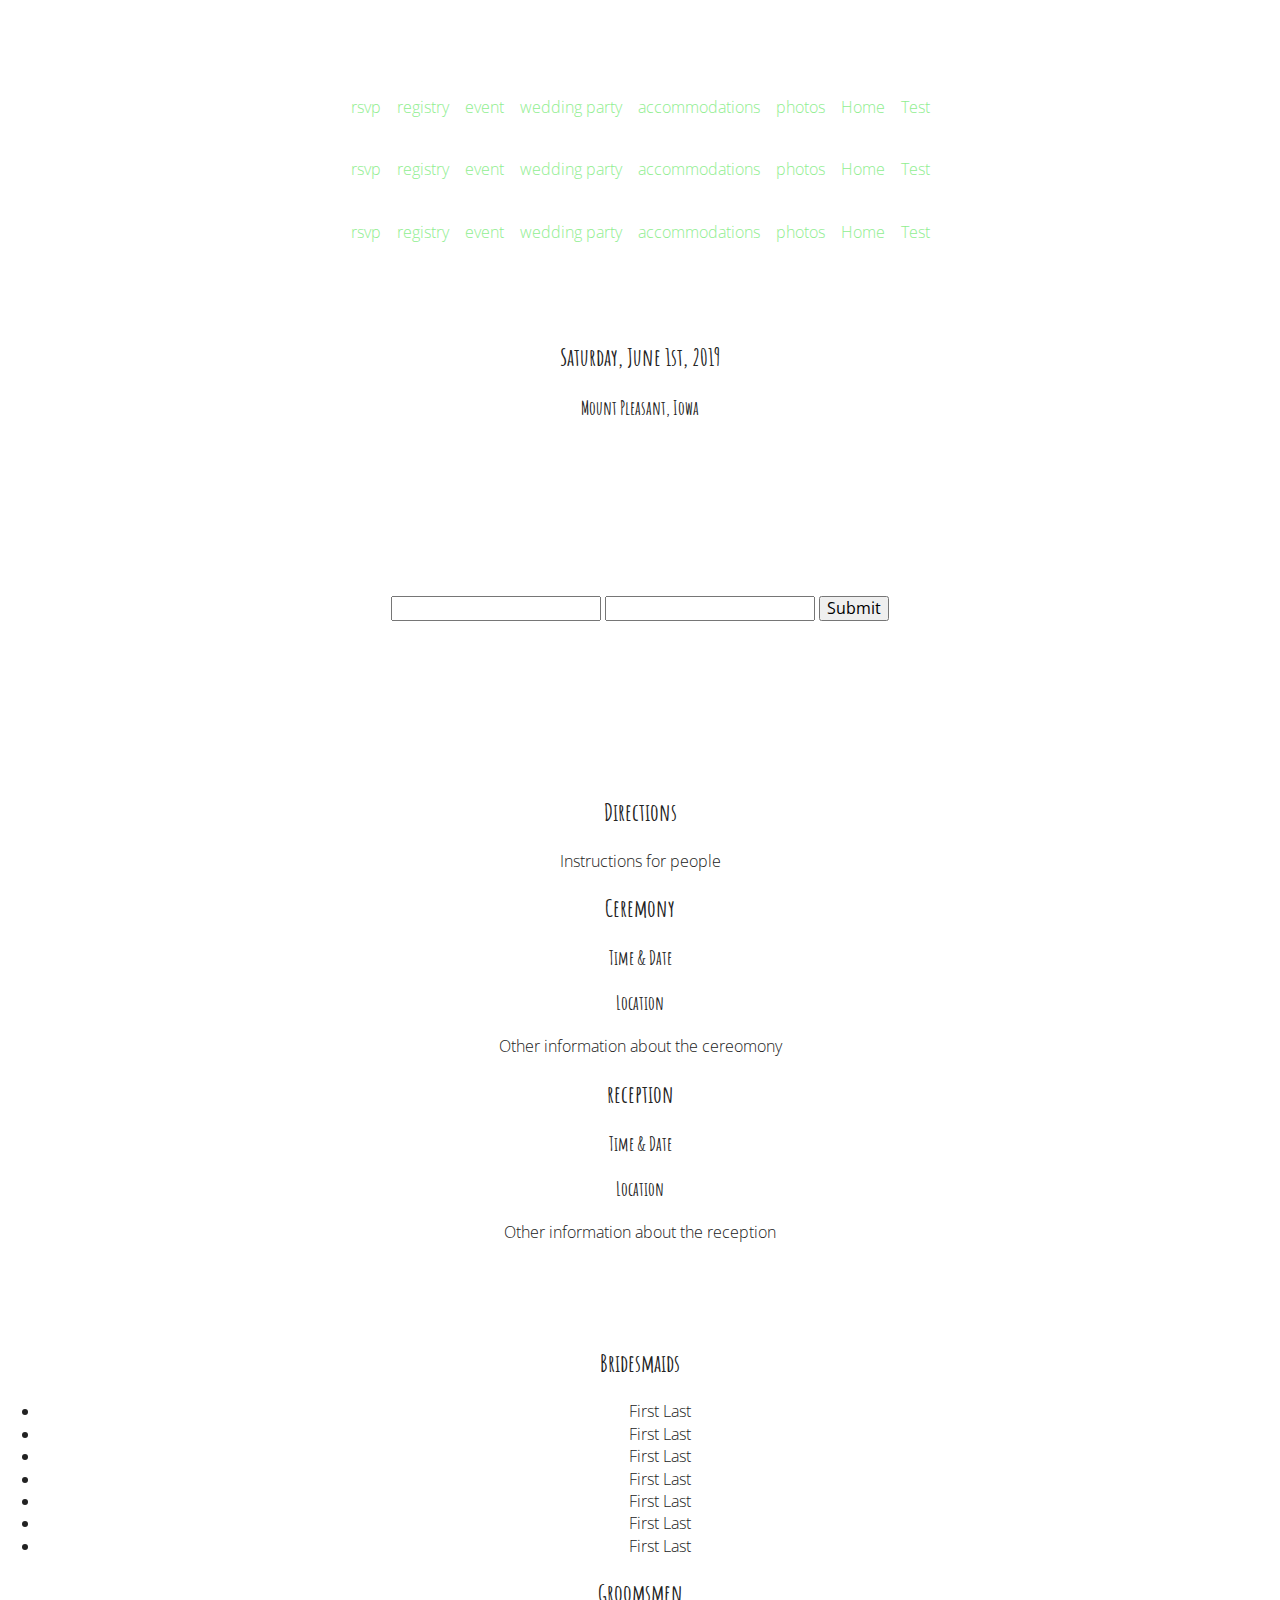
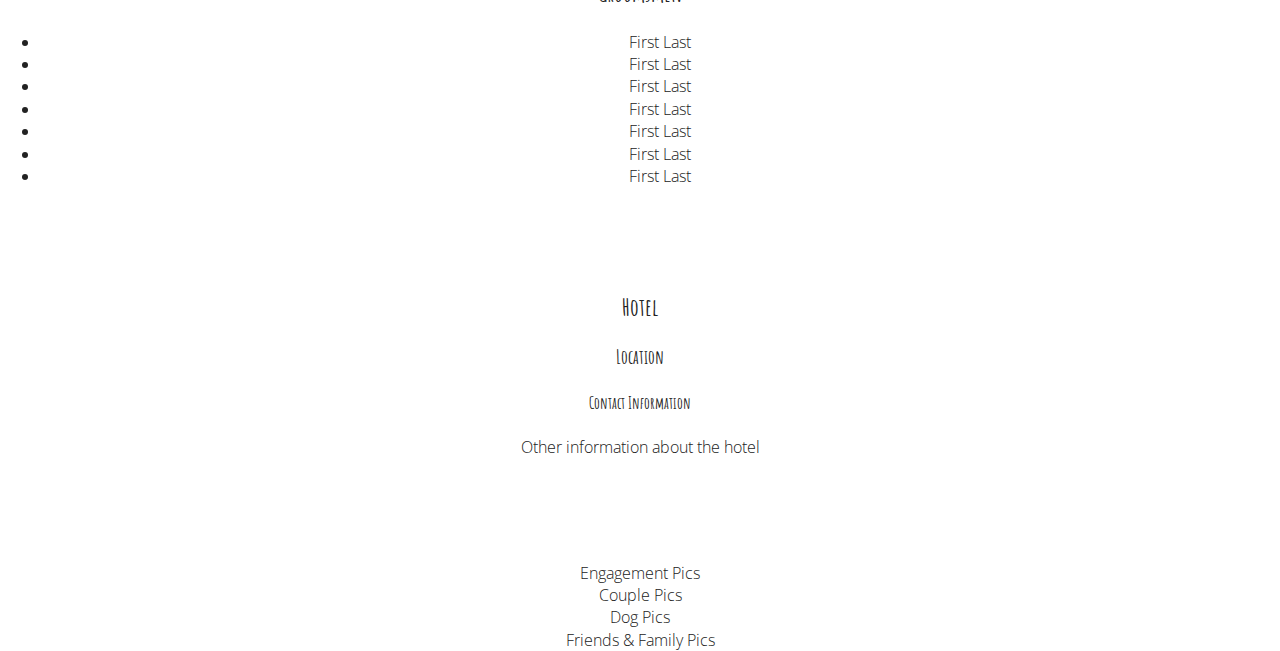
==== commit 4d517669: "made 3 versions of nav and refactored" ====
--- a/index.html
+++ b/index.html
@@ -28,12 +28,36 @@
     <li><a href="#party">wedding party</a></li>
     <li><a href="#accommodations">accommodations</a></li>
     <li><a href="#photos">photos</a></li>
-    <li><a href="/home">Home</a></li>
-    <li><a href="/testing">Test</a></li>
+    <li><a href="./home">Home</a></li>
+    <li><a href="./testing">Test</a></li>
+    </ul>
+  </nav>
+<br>
+  <nav id="main-nav2">
+    <ul>
+    <li><a href="#rsvp">rsvp</a></li>
+    <li><a href="#registry">registry</a></li>
+    <li><a href="#event">event</a></li>
+    <li><a href="#party">wedding party</a></li>
+    <li><a href="#accommodations">accommodations</a></li>
+    <li><a href="#photos">photos</a></li>
+    <li><a href="./home">Home</a></li>
+    <li><a href="./testing">Test</a></li>
     </ul>
   </nav>
 
+<br>
+<nav id="main-nav3">
+  <a href="#rsvp">rsvp</a>
+  <a href="#registry">registry</a>
+  <a href="#event">event</a>
+  <a href="#party">wedding party</a>
+  <a href="#accommodations">accommodations</a>
+  <a href="#photos">photos</a>
+  <a href="./home">Home</a>
+  <a href="./testing">Test</a>
 
+</nav>
 
   <main class="id=" about">
     <h1>Save the Date</h1>
--- a/css/main.css
+++ b/css/main.css
@@ -653,6 +653,8 @@
   font-family: 'Open Sans', sans-serif;
   font-weight: 100;
   text-align: center;
+  display: -ms-grid;
+  display: grid;
   height: 90vh;
 }
 
@@ -670,7 +672,7 @@
   color: white;
 }
 
-#main-nav {
+#main-nav, #main-nav2, #main-nav3 {
   --main-color: navy;
   --back-color: skyblue;
   --accent-color: lightgreen;
@@ -685,7 +687,6 @@
 }
 
 #main-nav ul {
-  list-style: none;
   padding: 0;
   margin: 0;
   display: -webkit-box;
@@ -755,6 +756,134 @@
 
 @media all and (max-width: 700px) {
   #main-nav li:hover a {
+    font-weight: 900;
+  }
+}
+
+#main-nav2 {
+  display: -ms-grid;
+  display: grid;
+}
+
+#main-nav2 ul {
+  padding: 0;
+  margin: 0;
+  display: -ms-grid;
+  display: grid;
+}
+
+#main-nav2 li {
+  display: -ms-grid;
+  display: grid;
+}
+
+#main-nav2 a {
+  -webkit-transition: all .5s;
+  transition: all .5s;
+  text-decoration: none;
+  color: var(--accent-color);
+}
+
+@media all and (min-width: 701px) {
+  #main-nav2 ul {
+    -webkit-box-pack: center;
+        -ms-flex-pack: center;
+            justify-content: center;
+    grid-auto-flow: column;
+    grid-gap: 1em;
+  }
+  #main-nav2 li {
+    padding: .5em 0;
+    border-bottom: var(--border);
+  }
+}
+
+@media all and (max-width: 700px) {
+  #main-nav2 {
+    -webkit-box-pack: end;
+        -ms-flex-pack: end;
+            justify-content: flex-end;
+  }
+  #main-nav2 ul {
+    -webkit-box-orient: vertical;
+    -webkit-box-direction: normal;
+        -ms-flex-direction: column;
+            flex-direction: column;
+    background: var(--back-color);
+  }
+  #main-nav2 li {
+    margin: .5em 0;
+    border-left: var(--border);
+  }
+  #main-nav2 a {
+    margin-left: 1em;
+    min-width: 10em;
+    text-align: left;
+  }
+}
+
+#main-nav2 li:hover {
+  border-color: var(--pop-color);
+}
+
+#main-nav2 li:hover a {
+  color: var(--main-color);
+}
+
+@media all and (max-width: 700px) {
+  #main-nav2 li:hover a {
+    font-weight: 900;
+  }
+}
+
+#main-nav3 {
+  display: -ms-grid;
+  display: grid;
+  grid-gap: 1em;
+}
+
+#main-nav3 a {
+  -webkit-transition: all .5s;
+  transition: all .5s;
+  text-decoration: none;
+  color: var(--accent-color);
+}
+
+@media all and (min-width: 701px) {
+  #main-nav3 {
+    -webkit-box-pack: center;
+        -ms-flex-pack: center;
+            justify-content: center;
+    grid-auto-flow: column;
+  }
+  #main-nav3 a {
+    padding: .5em 0;
+    border-bottom: var(--border);
+  }
+}
+
+@media all and (max-width: 700px) {
+  #main-nav3 {
+    -ms-grid-column-align: end;
+        justify-self: end;
+    background: var(--back-color);
+    padding: .5em 0;
+  }
+  #main-nav3 a {
+    border-left: var(--border);
+    padding-left: 1em;
+    min-width: 10em;
+    text-align: left;
+  }
+}
+
+#main-nav3 a:hover {
+  border-color: var(--pop-color);
+  color: var(--main-color);
+}
+
+@media all and (max-width: 700px) {
+  #main-nav3 a:hover {
     font-weight: 900;
   }
 }
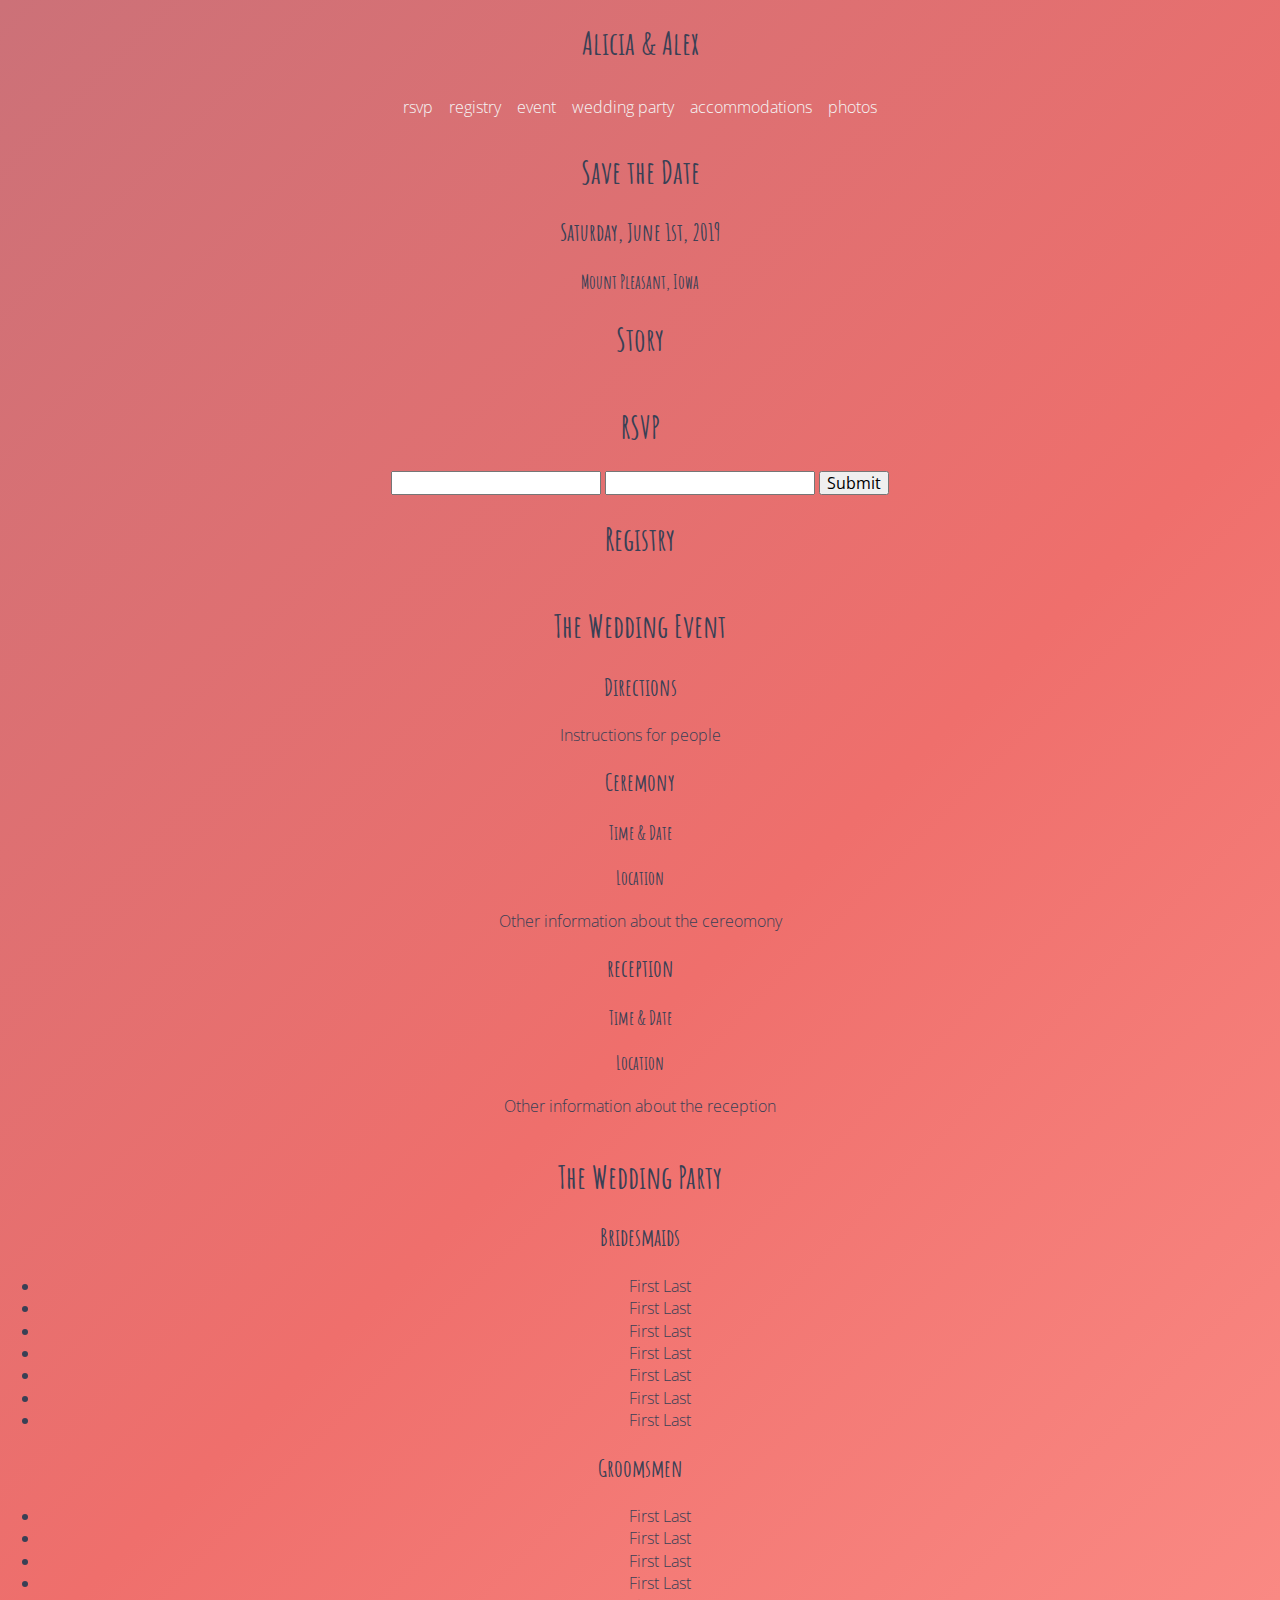
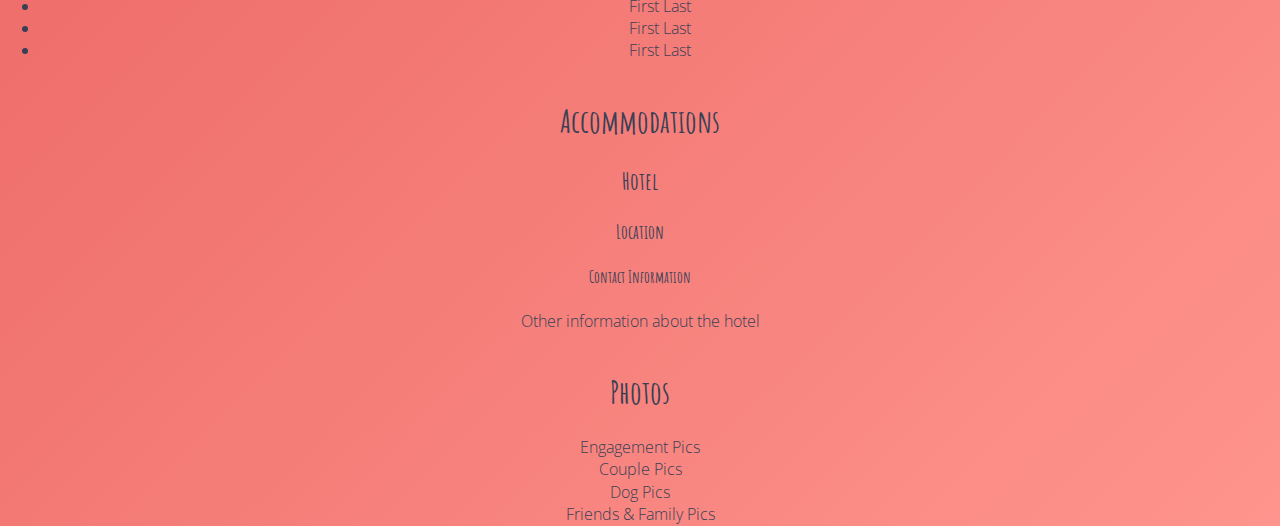
==== commit 97eb90a3: "cleaned up everythign" ====
--- a/index.html
+++ b/index.html
@@ -20,43 +20,14 @@
   <header>
     <h1>Alicia & Alex</h1>
   </header>
-  <nav id="main-nav">
-    <ul>
-    <li><a href="#rsvp">rsvp</a></li>
-    <li><a href="#registry">registry</a></li>
-    <li><a href="#event">event</a></li>
-    <li><a href="#party">wedding party</a></li>
-    <li><a href="#accommodations">accommodations</a></li>
-    <li><a href="#photos">photos</a></li>
-    <li><a href="./home">Home</a></li>
-    <li><a href="./testing">Test</a></li>
-    </ul>
-  </nav>
-<br>
-  <nav id="main-nav2">
-    <ul>
-    <li><a href="#rsvp">rsvp</a></li>
-    <li><a href="#registry">registry</a></li>
-    <li><a href="#event">event</a></li>
-    <li><a href="#party">wedding party</a></li>
-    <li><a href="#accommodations">accommodations</a></li>
-    <li><a href="#photos">photos</a></li>
-    <li><a href="./home">Home</a></li>
-    <li><a href="./testing">Test</a></li>
-    </ul>
-  </nav>
 
-<br>
-<nav id="main-nav3">
+<nav id="main-nav">
   <a href="#rsvp">rsvp</a>
   <a href="#registry">registry</a>
   <a href="#event">event</a>
   <a href="#party">wedding party</a>
   <a href="#accommodations">accommodations</a>
   <a href="#photos">photos</a>
-  <a href="./home">Home</a>
-  <a href="./testing">Test</a>
-
 </nav>
 
   <main class="id=" about">
--- a/css/main.css
+++ b/css/main.css
@@ -13,13 +13,13 @@
   --main-color: var(--navy);
   --main-color-soft: var(--navy);
   --main-color-hard: var(--navy);
-  --accent-color: var(--pale);
+  --accent-color: var(--white);
   --accent-color-soft: var(--navy);
   --accent-color-hard: var(--navy);
-  --pop-color: var(--navy);
+  --pop-color: var(--coral);
   --pop-color-soft: var(--navy);
   --pop-color-hard: var(--navy);
-  --back-color: var(--tan);
+  --back-color: var(--pale);
   --back-color-soft: var(--navy);
   --back-color-hard: var(--navy);
 }
@@ -656,6 +656,11 @@
   display: -ms-grid;
   display: grid;
   height: 90vh;
+  color: var(--main-color);
+  background: linear-gradient(-45deg, #F7E1D7, #EDAFB8, #F9ADA0, #FE938C, #EF6F6C, #CC7178);
+  background-size: 400% 400%;
+  -webkit-animation: Gradient 15s ease infinite;
+          animation: Gradient 15s ease infinite;
 }
 
 h1,
@@ -669,207 +674,69 @@
 
 h1 {
   font-weight: bold;
-  color: white;
-}
-
-#main-nav, #main-nav2, #main-nav3 {
-  --main-color: navy;
-  --back-color: skyblue;
-  --accent-color: lightgreen;
-  --pop-color: coral;
+  color: var(--main-color);
+}
+
+@-webkit-keyframes Gradient {
+  0% {
+    background-position: 0% 50%;
+  }
+  50% {
+    background-position: 100% 50%;
+  }
+  100% {
+    background-position: 0% 50%;
+  }
+}
+
+@keyframes Gradient {
+  0% {
+    background-position: 0% 50%;
+  }
+  50% {
+    background-position: 100% 50%;
+  }
+  100% {
+    background-position: 0% 50%;
+  }
+}
+
+#main-nav {
   --border: 2px solid transparent;
-}
-
-#main-nav {
-  display: -webkit-box;
-  display: -ms-flexbox;
-  display: flex;
-}
-
-#main-nav ul {
-  padding: 0;
-  margin: 0;
-  display: -webkit-box;
-  display: -ms-flexbox;
-  display: flex;
-  -ms-flex-wrap: wrap;
-      flex-wrap: wrap;
-}
-
-#main-nav li {
-  display: -webkit-box;
-  display: -ms-flexbox;
-  display: flex;
+  --main-color: var(--white);
+  display: -ms-grid;
+  display: grid;
+  grid-gap: 1em;
 }
 
 #main-nav a {
   -webkit-transition: all .5s;
   transition: all .5s;
   text-decoration: none;
-  color: var(--accent-color);
-}
-
-@media all and (min-width: 701px) {
+  color: var(--main-color);
+}
+
+@media all and (min-width: 551px) {
   #main-nav {
     -webkit-box-pack: center;
         -ms-flex-pack: center;
             justify-content: center;
-  }
-  #main-nav li {
-    padding: .5em 0;
-    margin: 0 .5em;
-    border-bottom: var(--border);
-  }
-}
-
-@media all and (max-width: 700px) {
-  #main-nav {
-    -webkit-box-pack: end;
-        -ms-flex-pack: end;
-            justify-content: flex-end;
-  }
-  #main-nav ul {
-    -webkit-box-orient: vertical;
-    -webkit-box-direction: normal;
-        -ms-flex-direction: column;
-            flex-direction: column;
-    background: var(--back-color);
-  }
-  #main-nav li {
-    margin: .5em 0;
-    border-left: var(--border);
+    grid-auto-flow: column;
   }
   #main-nav a {
-    margin-left: 1em;
-    min-width: 10em;
-    text-align: left;
-  }
-}
-
-#main-nav li:hover {
-  border-color: var(--pop-color);
-}
-
-#main-nav li:hover a {
-  color: var(--main-color);
-}
-
-@media all and (max-width: 700px) {
-  #main-nav li:hover a {
-    font-weight: 900;
-  }
-}
-
-#main-nav2 {
-  display: -ms-grid;
-  display: grid;
-}
-
-#main-nav2 ul {
-  padding: 0;
-  margin: 0;
-  display: -ms-grid;
-  display: grid;
-}
-
-#main-nav2 li {
-  display: -ms-grid;
-  display: grid;
-}
-
-#main-nav2 a {
-  -webkit-transition: all .5s;
-  transition: all .5s;
-  text-decoration: none;
-  color: var(--accent-color);
-}
-
-@media all and (min-width: 701px) {
-  #main-nav2 ul {
-    -webkit-box-pack: center;
-        -ms-flex-pack: center;
-            justify-content: center;
-    grid-auto-flow: column;
-    grid-gap: 1em;
-  }
-  #main-nav2 li {
     padding: .5em 0;
     border-bottom: var(--border);
   }
 }
 
-@media all and (max-width: 700px) {
-  #main-nav2 {
-    -webkit-box-pack: end;
-        -ms-flex-pack: end;
-            justify-content: flex-end;
-  }
-  #main-nav2 ul {
-    -webkit-box-orient: vertical;
-    -webkit-box-direction: normal;
-        -ms-flex-direction: column;
-            flex-direction: column;
-    background: var(--back-color);
-  }
-  #main-nav2 li {
-    margin: .5em 0;
-    border-left: var(--border);
-  }
-  #main-nav2 a {
-    margin-left: 1em;
-    min-width: 10em;
-    text-align: left;
-  }
-}
-
-#main-nav2 li:hover {
-  border-color: var(--pop-color);
-}
-
-#main-nav2 li:hover a {
-  color: var(--main-color);
-}
-
-@media all and (max-width: 700px) {
-  #main-nav2 li:hover a {
-    font-weight: 900;
-  }
-}
-
-#main-nav3 {
-  display: -ms-grid;
-  display: grid;
-  grid-gap: 1em;
-}
-
-#main-nav3 a {
-  -webkit-transition: all .5s;
-  transition: all .5s;
-  text-decoration: none;
-  color: var(--accent-color);
-}
-
-@media all and (min-width: 701px) {
-  #main-nav3 {
-    -webkit-box-pack: center;
-        -ms-flex-pack: center;
-            justify-content: center;
-    grid-auto-flow: column;
-  }
-  #main-nav3 a {
-    padding: .5em 0;
-    border-bottom: var(--border);
-  }
-}
-
-@media all and (max-width: 700px) {
-  #main-nav3 {
+@media all and (max-width: 550px) {
+  #main-nav {
     -ms-grid-column-align: end;
         justify-self: end;
     background: var(--back-color);
     padding: .5em 0;
   }
-  #main-nav3 a {
+  #main-nav a {
     border-left: var(--border);
     padding-left: 1em;
     min-width: 10em;
@@ -877,196 +744,15 @@
   }
 }
 
-#main-nav3 a:hover {
-  border-color: var(--pop-color);
-  color: var(--main-color);
-}
-
-@media all and (max-width: 700px) {
-  #main-nav3 a:hover {
+#main-nav a:hover {
+  --main-color: var(--navy);
+  border-color: var(--accent-color);
+}
+
+@media all and (max-width: 550px) {
+  #main-nav a:hover {
     font-weight: 900;
   }
-}
-
-#colors {
-  display: -webkit-box;
-  display: -ms-flexbox;
-  display: flex;
-  -ms-flex-wrap: wrap;
-      flex-wrap: wrap;
-  -ms-flex-line-pack: justify;
-      align-content: space-between;
-}
-
-#colors h1 {
-  -webkit-box-flex: 1;
-      -ms-flex: 1 0 100%;
-          flex: 1 0 100%;
-  margin: 0;
-  padding: 1em 0;
-}
-
-#colors div {
-  -webkit-box-flex: 1;
-      -ms-flex: 1 1 100px;
-          flex: 1 1 100px;
-  padding: 0 1em;
-}
-
-.bk-navy {
-  background: #394055;
-  color: white;
-}
-
-.bk-green {
-  background: #5B7761;
-}
-
-.bk-gray {
-  background: #ACAEAB;
-}
-
-.bk-white {
-  background: #F5F5F5;
-}
-
-.bk-hunter {
-  background: #172121;
-  color: white;
-}
-
-.bk-tan {
-  background: #F7E1D7;
-}
-
-.bk-peach {
-  background: #F9ADA0;
-}
-
-.bk-coral {
-  background: #EF6F6C;
-}
-
-.bk-peony {
-  background: #CC7178;
-}
-
-.bk-pale {
-  background: #EDAFB8;
-}
-
-.bk-pink {
-  background: #FE938C;
-}
-
-#ex1 {
-  font-family: 'Great Vibes', cursive;
-}
-
-#ex2 {
-  font-family: 'Dancing Script', cursive;
-}
-
-#ex3 {
-  font-family: 'Pacifico', cursive;
-}
-
-#ex4 {
-  font-family: 'Sacramento', cursive;
-}
-
-#ex5 {
-  font-family: 'Parisienne', cursive;
-}
-
-#ex6 {
-  font-family: 'Rochester', cursive;
-}
-
-#ex7 {
-  font-family: 'Amatic SC', cursive;
-}
-
-#ex8 {
-  font-family: 'Cookie', cursive;
-  color: blue;
-}
-
-#ex9 {
-  font-family: 'Clicker Script', cursive;
-}
-
-#ex10 {
-  font-family: 'Engagement', cursive;
-}
-
-#ex11 {
-  font-family: 'Playfair Display', serif;
-}
-
-#ex12 {
-  font-family: 'Abril Fatface', cursive;
-}
-
-#ex13 {
-  font-family: 'Didact Gothic', sans-serif;
-}
-
-#ex14 {
-  font-family: 'Lobster Two', cursive;
-}
-
-summary {
-  font-size: 2em;
-}
-
-details {
-  background: #F9ADA0;
-  padding: 1em;
-  margin: 1em auto;
-  max-width: 90%;
-  color: #394055;
-}
-
-.yes {
-  color: #394055;
-  background: #F7E1D7;
-  height: 100vh;
-  display: -webkit-box;
-  display: -ms-flexbox;
-  display: flex;
-  -webkit-box-orient: vertical;
-  -webkit-box-direction: normal;
-      -ms-flex-direction: column;
-          flex-direction: column;
-  -webkit-box-pack: center;
-      -ms-flex-pack: center;
-          justify-content: center;
-}
-
-.yes h1, .yes h2, .yes h3, .yes p {
-  margin: 0;
-}
-
-.no {
-  text-decoration: line-through;
-  color: #F7E1D7;
-}
-
-#STD,
-#STD2,
-#STD3 {
-  height: 100vh;
-  display: -webkit-box;
-  display: -ms-flexbox;
-  display: flex;
-  -webkit-box-orient: vertical;
-  -webkit-box-direction: normal;
-      -ms-flex-direction: column;
-          flex-direction: column;
-  -webkit-box-pack: center;
-      -ms-flex-pack: center;
-          justify-content: center;
 }
 
 #testT {
